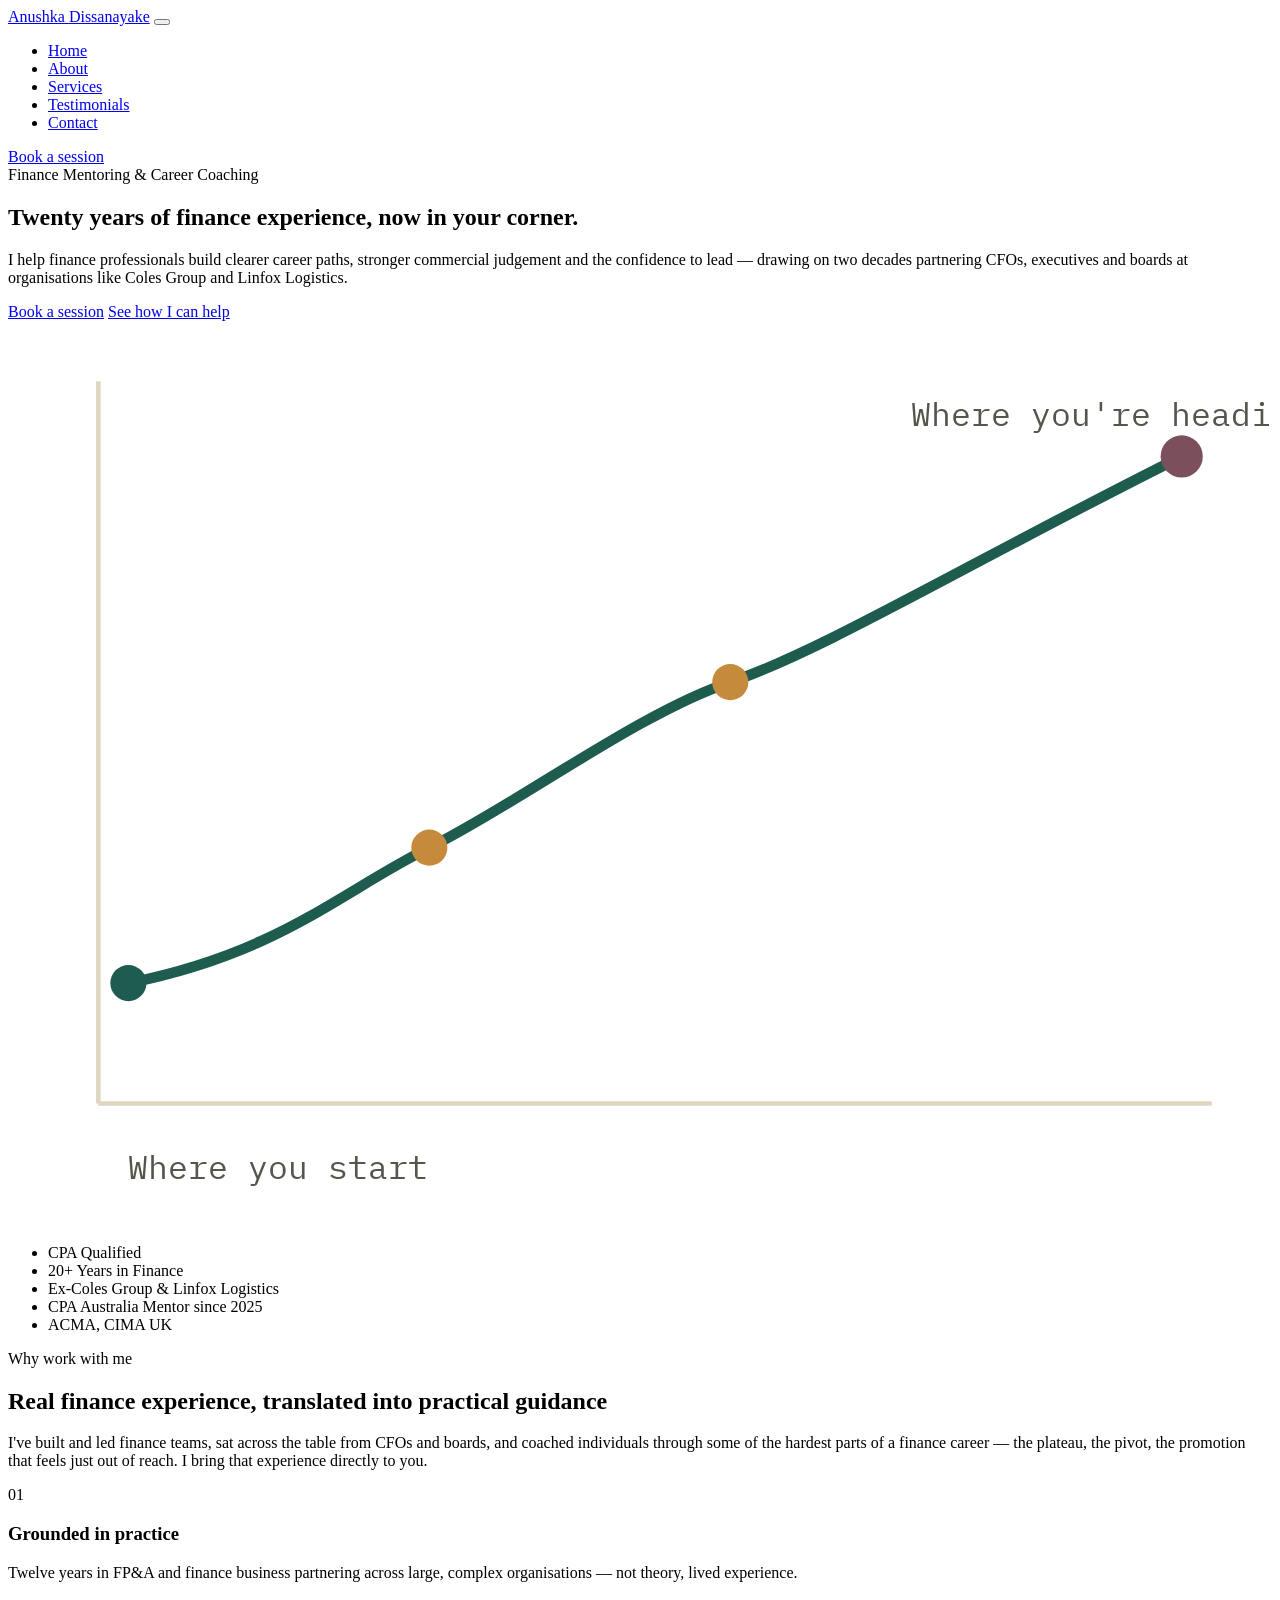
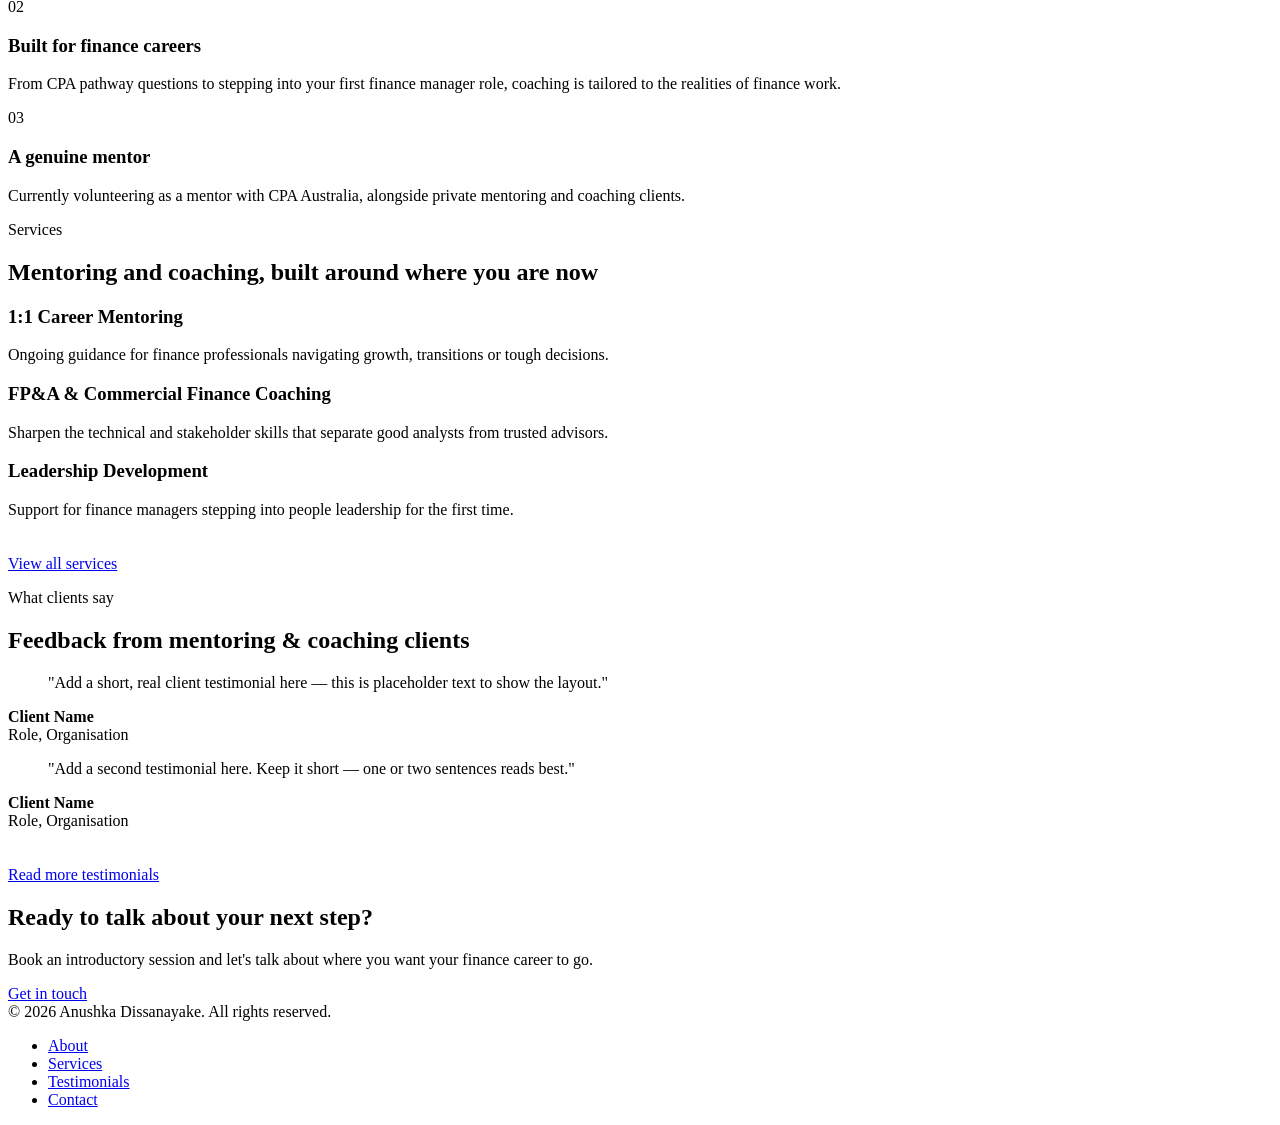
==== index.html @ 2da127fc "Add files via upload" ====
<!DOCTYPE html>
<html lang="en">
<head>
<meta charset="UTF-8">
<meta name="viewport" content="width=device-width, initial-scale=1.0">
<title>Anushka Dissanayake | Finance Mentoring &amp; Career Coaching</title>
<meta name="description" content="CPA-qualified finance leader with 20+ years' experience mentoring and coaching finance professionals through career growth, confidence and leadership.">
<link rel="preconnect" href="https://fonts.googleapis.com">
<link href="https://fonts.googleapis.com/css2?family=Fraunces:opsz,wght@9..144,400;9..144,500;9..144,600&family=Public+Sans:wght@400;500;600;700&family=IBM+Plex+Mono:wght@400;500&display=swap" rel="stylesheet">
<link rel="stylesheet" href="css/style.css">
</head>
<body>

<header class="site-header">
  <div class="nav-inner">
    <a href="index.html" class="brand">Anushka <span>Dissanayake</span></a>
    <button class="menu-toggle" aria-label="Toggle menu" aria-expanded="false">
      <span></span><span></span><span></span>
    </button>
    <nav class="primary-nav">
      <ul>
        <li><a href="index.html" class="active">Home</a></li>
        <li><a href="about.html">About</a></li>
        <li><a href="services.html">Services</a></li>
        <li><a href="testimonials.html">Testimonials</a></li>
        <li><a href="contact.html">Contact</a></li>
      </ul>
    </nav>
    <div class="nav-cta">
      <a href="contact.html" class="btn btn-primary">Book a session</a>
    </div>
  </div>
</header>

<main>
  <section class="hero">
    <div class="wrap hero-grid">
      <div class="hero-copy">
        <span class="eyebrow">Finance Mentoring &amp; Career Coaching</span>
        <h1>Twenty years of finance experience, now in your corner.</h1>
        <p class="lede">I help finance professionals build clearer career paths, stronger commercial judgement and the confidence to lead — drawing on two decades partnering CFOs, executives and boards at organisations like Coles Group and Linfox Logistics.</p>
        <div class="hero-actions">
          <a href="contact.html" class="btn btn-primary">Book a session</a>
          <a href="services.html" class="btn btn-ghost">See how I can help</a>
        </div>
      </div>
      <div class="hero-image">
        <svg class="trend-svg" viewBox="0 0 420 300" xmlns="http://www.w3.org/2000/svg">
          <line x1="30" y1="20" x2="30" y2="260" stroke="#DFD6C2" stroke-width="1.5"/>
          <line x1="30" y1="260" x2="400" y2="260" stroke="#DFD6C2" stroke-width="1.5"/>
          <path class="trend-line" d="M40 220 C 90 210, 110 190, 140 175 S 210 130, 240 120 S 320 80, 390 45"
                fill="none" stroke="#1E5C4F" stroke-width="3.5" stroke-linecap="round"/>
          <circle cx="140" cy="175" r="6" fill="#C68A3D"/>
          <circle cx="240" cy="120" r="6" fill="#C68A3D"/>
          <circle cx="390" cy="45" r="7" fill="#7C4F5C"/>
          <circle cx="40" cy="220" r="6" fill="#1E5C4F"/>
          <text x="40" y="285" font-family="IBM Plex Mono" font-size="11" fill="#57544C">Where you start</text>
          <text x="300" y="35" font-family="IBM Plex Mono" font-size="11" fill="#57544C">Where you're heading</text>
        </svg>
      </div>
    </div>
  </section>

  <div class="trust-strip">
    <div class="wrap">
      <ul>
        <li>CPA Qualified</li>
        <li>20+ Years in Finance</li>
        <li>Ex-Coles Group &amp; Linfox Logistics</li>
        <li>CPA Australia Mentor since 2025</li>
        <li>ACMA, CIMA UK</li>
      </ul>
    </div>
  </div>

  <section>
    <div class="wrap">
      <div class="section-head">
        <span class="eyebrow">Why work with me</span>
        <h2>Real finance experience, translated into practical guidance</h2>
        <p>I've built and led finance teams, sat across the table from CFOs and boards, and coached individuals through some of the hardest parts of a finance career — the plateau, the pivot, the promotion that feels just out of reach. I bring that experience directly to you.</p>
      </div>
      <div class="grid-3">
        <div class="card">
          <span class="num">01</span>
          <h3>Grounded in practice</h3>
          <p>Twelve years in FP&amp;A and finance business partnering across large, complex organisations — not theory, lived experience.</p>
        </div>
        <div class="card">
          <span class="num">02</span>
          <h3>Built for finance careers</h3>
          <p>From CPA pathway questions to stepping into your first finance manager role, coaching is tailored to the realities of finance work.</p>
        </div>
        <div class="card">
          <span class="num">03</span>
          <h3>A genuine mentor</h3>
          <p>Currently volunteering as a mentor with CPA Australia, alongside private mentoring and coaching clients.</p>
        </div>
      </div>
    </div>
  </section>

  <section class="panel">
    <div class="wrap">
      <div class="section-head center">
        <span class="eyebrow">Services</span>
        <h2>Mentoring and coaching, built around where you are now</h2>
      </div>
      <div class="grid-3">
        <div class="card">
          <h3>1:1 Career Mentoring</h3>
          <p>Ongoing guidance for finance professionals navigating growth, transitions or tough decisions.</p>
        </div>
        <div class="card">
          <h3>FP&amp;A &amp; Commercial Finance Coaching</h3>
          <p>Sharpen the technical and stakeholder skills that separate good analysts from trusted advisors.</p>
        </div>
        <div class="card">
          <h3>Leadership Development</h3>
          <p>Support for finance managers stepping into people leadership for the first time.</p>
        </div>
      </div>
      <p class="center" style="margin-top:36px;"><a href="services.html" class="btn btn-ghost">View all services</a></p>
    </div>
  </section>

  <section>
    <div class="wrap">
      <div class="section-head center">
        <span class="eyebrow">What clients say</span>
        <h2>Feedback from mentoring &amp; coaching clients</h2>
      </div>
      <div class="grid-2">
        <div class="quote-card">
          <blockquote>"Add a short, real client testimonial here — this is placeholder text to show the layout."</blockquote>
          <div class="quote-attrib"><strong>Client Name</strong><br>Role, Organisation</div>
        </div>
        <div class="quote-card">
          <blockquote>"Add a second testimonial here. Keep it short — one or two sentences reads best."</blockquote>
          <div class="quote-attrib"><strong>Client Name</strong><br>Role, Organisation</div>
        </div>
      </div>
      <p class="center" style="margin-top:36px;"><a href="testimonials.html" class="btn btn-ghost">Read more testimonials</a></p>
    </div>
  </section>

  <section class="cta-band">
    <div class="wrap">
      <h2>Ready to talk about your next step?</h2>
      <p>Book an introductory session and let's talk about where you want your finance career to go.</p>
      <a href="contact.html" class="btn btn-primary" style="background:var(--gold); margin-top:12px;">Get in touch</a>
    </div>
  </section>
</main>

<footer class="site-footer">
  <div class="wrap footer-inner">
    <span>&copy; 2026 Anushka Dissanayake. All rights reserved.</span>
    <nav>
      <ul>
        <li><a href="about.html">About</a></li>
        <li><a href="services.html">Services</a></li>
        <li><a href="testimonials.html">Testimonials</a></li>
        <li><a href="contact.html">Contact</a></li>
      </ul>
    </nav>
  </div>
</footer>

<script src="js/script.js"></script>
</body>
</html>
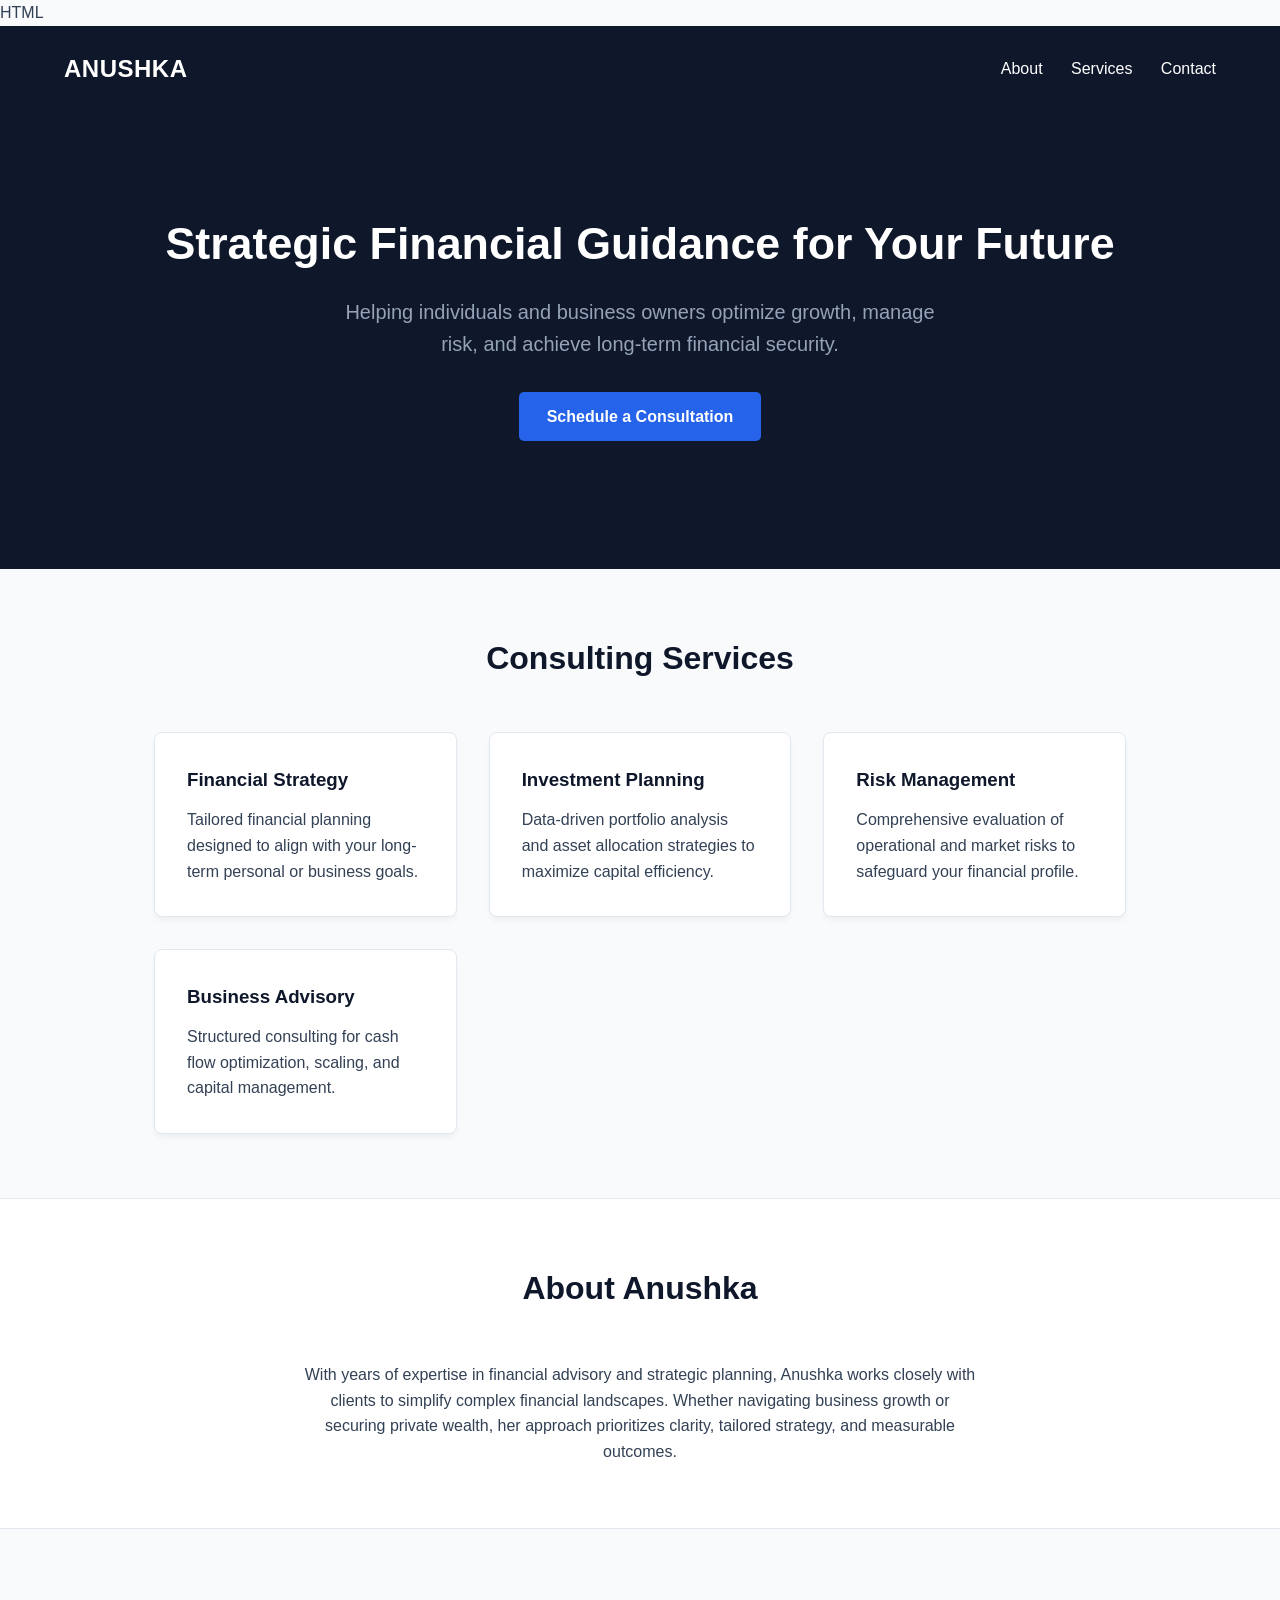
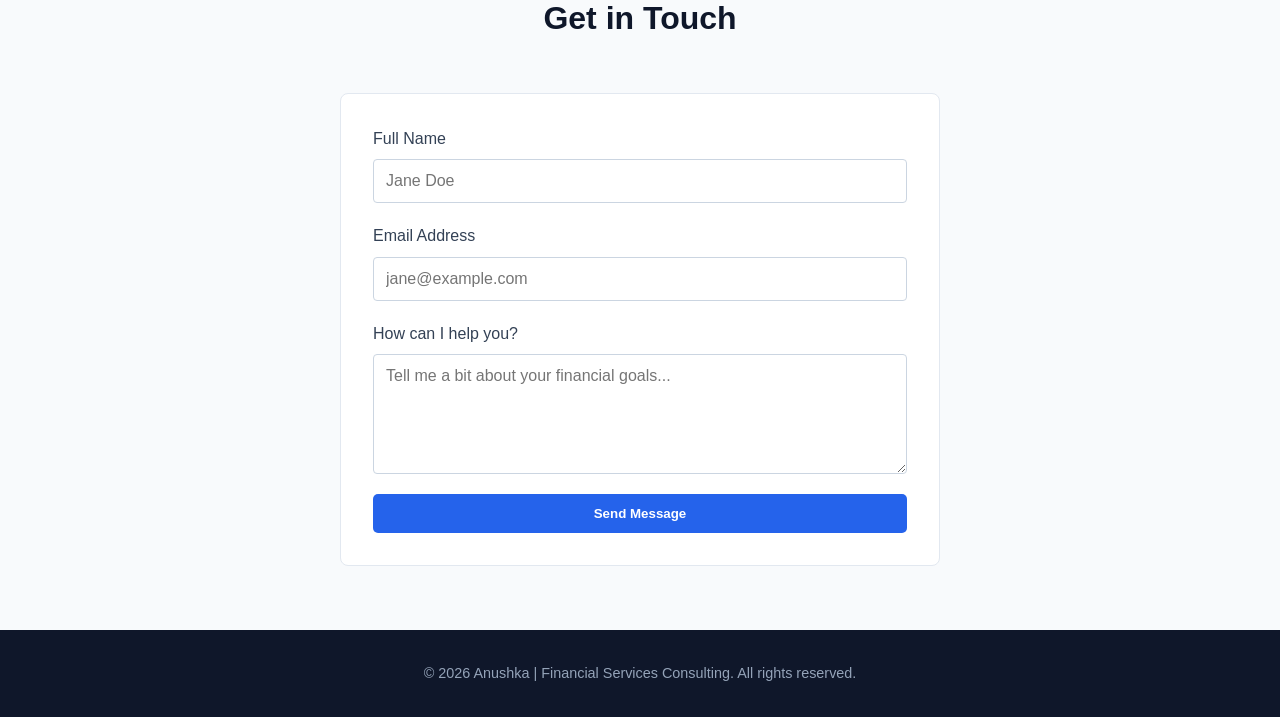
==== commit 2ec50b2e: "Add files via upload" ====
--- a/index.html
+++ b/index.html
@@ -1,172 +1,263 @@
-<!DOCTYPE html>
-<html lang="en">
-<head>
-<meta charset="UTF-8">
-<meta name="viewport" content="width=device-width, initial-scale=1.0">
-<title>Anushka Dissanayake | Finance Mentoring &amp; Career Coaching</title>
-<meta name="description" content="CPA-qualified finance leader with 20+ years' experience mentoring and coaching finance professionals through career growth, confidence and leadership.">
-<link rel="preconnect" href="https://fonts.googleapis.com">
-<link href="https://fonts.googleapis.com/css2?family=Fraunces:opsz,wght@9..144,400;9..144,500;9..144,600&family=Public+Sans:wght@400;500;600;700&family=IBM+Plex+Mono:wght@400;500&display=swap" rel="stylesheet">
-<link rel="stylesheet" href="css/style.css">
-</head>
-<body>
-
-<header class="site-header">
-  <div class="nav-inner">
-    <a href="index.html" class="brand">Anushka <span>Dissanayake</span></a>
-    <button class="menu-toggle" aria-label="Toggle menu" aria-expanded="false">
-      <span></span><span></span><span></span>
-    </button>
-    <nav class="primary-nav">
-      <ul>
-        <li><a href="index.html" class="active">Home</a></li>
-        <li><a href="about.html">About</a></li>
-        <li><a href="services.html">Services</a></li>
-        <li><a href="testimonials.html">Testimonials</a></li>
-        <li><a href="contact.html">Contact</a></li>
-      </ul>
-    </nav>
-    <div class="nav-cta">
-      <a href="contact.html" class="btn btn-primary">Book a session</a>
-    </div>
-  </div>
-</header>
-
-<main>
-  <section class="hero">
-    <div class="wrap hero-grid">
-      <div class="hero-copy">
-        <span class="eyebrow">Finance Mentoring &amp; Career Coaching</span>
-        <h1>Twenty years of finance experience, now in your corner.</h1>
-        <p class="lede">I help finance professionals build clearer career paths, stronger commercial judgement and the confidence to lead — drawing on two decades partnering CFOs, executives and boards at organisations like Coles Group and Linfox Logistics.</p>
-        <div class="hero-actions">
-          <a href="contact.html" class="btn btn-primary">Book a session</a>
-          <a href="services.html" class="btn btn-ghost">See how I can help</a>
-        </div>
-      </div>
-      <div class="hero-image">
-        <svg class="trend-svg" viewBox="0 0 420 300" xmlns="http://www.w3.org/2000/svg">
-          <line x1="30" y1="20" x2="30" y2="260" stroke="#DFD6C2" stroke-width="1.5"/>
-          <line x1="30" y1="260" x2="400" y2="260" stroke="#DFD6C2" stroke-width="1.5"/>
-          <path class="trend-line" d="M40 220 C 90 210, 110 190, 140 175 S 210 130, 240 120 S 320 80, 390 45"
-                fill="none" stroke="#1E5C4F" stroke-width="3.5" stroke-linecap="round"/>
-          <circle cx="140" cy="175" r="6" fill="#C68A3D"/>
-          <circle cx="240" cy="120" r="6" fill="#C68A3D"/>
-          <circle cx="390" cy="45" r="7" fill="#7C4F5C"/>
-          <circle cx="40" cy="220" r="6" fill="#1E5C4F"/>
-          <text x="40" y="285" font-family="IBM Plex Mono" font-size="11" fill="#57544C">Where you start</text>
-          <text x="300" y="35" font-family="IBM Plex Mono" font-size="11" fill="#57544C">Where you're heading</text>
-        </svg>
-      </div>
-    </div>
-  </section>
-
-  <div class="trust-strip">
-    <div class="wrap">
-      <ul>
-        <li>CPA Qualified</li>
-        <li>20+ Years in Finance</li>
-        <li>Ex-Coles Group &amp; Linfox Logistics</li>
-        <li>CPA Australia Mentor since 2025</li>
-        <li>ACMA, CIMA UK</li>
-      </ul>
-    </div>
-  </div>
-
-  <section>
-    <div class="wrap">
-      <div class="section-head">
-        <span class="eyebrow">Why work with me</span>
-        <h2>Real finance experience, translated into practical guidance</h2>
-        <p>I've built and led finance teams, sat across the table from CFOs and boards, and coached individuals through some of the hardest parts of a finance career — the plateau, the pivot, the promotion that feels just out of reach. I bring that experience directly to you.</p>
-      </div>
-      <div class="grid-3">
-        <div class="card">
-          <span class="num">01</span>
-          <h3>Grounded in practice</h3>
-          <p>Twelve years in FP&amp;A and finance business partnering across large, complex organisations — not theory, lived experience.</p>
-        </div>
-        <div class="card">
-          <span class="num">02</span>
-          <h3>Built for finance careers</h3>
-          <p>From CPA pathway questions to stepping into your first finance manager role, coaching is tailored to the realities of finance work.</p>
-        </div>
-        <div class="card">
-          <span class="num">03</span>
-          <h3>A genuine mentor</h3>
-          <p>Currently volunteering as a mentor with CPA Australia, alongside private mentoring and coaching clients.</p>
-        </div>
-      </div>
-    </div>
-  </section>
-
-  <section class="panel">
-    <div class="wrap">
-      <div class="section-head center">
-        <span class="eyebrow">Services</span>
-        <h2>Mentoring and coaching, built around where you are now</h2>
-      </div>
-      <div class="grid-3">
-        <div class="card">
-          <h3>1:1 Career Mentoring</h3>
-          <p>Ongoing guidance for finance professionals navigating growth, transitions or tough decisions.</p>
-        </div>
-        <div class="card">
-          <h3>FP&amp;A &amp; Commercial Finance Coaching</h3>
-          <p>Sharpen the technical and stakeholder skills that separate good analysts from trusted advisors.</p>
-        </div>
-        <div class="card">
-          <h3>Leadership Development</h3>
-          <p>Support for finance managers stepping into people leadership for the first time.</p>
-        </div>
-      </div>
-      <p class="center" style="margin-top:36px;"><a href="services.html" class="btn btn-ghost">View all services</a></p>
-    </div>
-  </section>
-
-  <section>
-    <div class="wrap">
-      <div class="section-head center">
-        <span class="eyebrow">What clients say</span>
-        <h2>Feedback from mentoring &amp; coaching clients</h2>
-      </div>
-      <div class="grid-2">
-        <div class="quote-card">
-          <blockquote>"Add a short, real client testimonial here — this is placeholder text to show the layout."</blockquote>
-          <div class="quote-attrib"><strong>Client Name</strong><br>Role, Organisation</div>
-        </div>
-        <div class="quote-card">
-          <blockquote>"Add a second testimonial here. Keep it short — one or two sentences reads best."</blockquote>
-          <div class="quote-attrib"><strong>Client Name</strong><br>Role, Organisation</div>
-        </div>
-      </div>
-      <p class="center" style="margin-top:36px;"><a href="testimonials.html" class="btn btn-ghost">Read more testimonials</a></p>
-    </div>
-  </section>
-
-  <section class="cta-band">
-    <div class="wrap">
-      <h2>Ready to talk about your next step?</h2>
-      <p>Book an introductory session and let's talk about where you want your finance career to go.</p>
-      <a href="contact.html" class="btn btn-primary" style="background:var(--gold); margin-top:12px;">Get in touch</a>
-    </div>
-  </section>
-</main>
-
-<footer class="site-footer">
-  <div class="wrap footer-inner">
-    <span>&copy; 2026 Anushka Dissanayake. All rights reserved.</span>
-    <nav>
-      <ul>
-        <li><a href="about.html">About</a></li>
-        <li><a href="services.html">Services</a></li>
-        <li><a href="testimonials.html">Testimonials</a></li>
-        <li><a href="contact.html">Contact</a></li>
-      </ul>
-    </nav>
-  </div>
-</footer>
-
-<script src="js/script.js"></script>
-</body>
-</html>
+HTML
+<!DOCTYPE html>
+<html lang="en">
+<head>
+    <meta charset="UTF-8">
+    <meta name="viewport" content="width=device-width, initial-scale=1.0">
+    <title>Anushka | Financial Services Consultant</title>
+    <style>
+        :root {
+            --primary-color: #0F172A;
+            --accent-color: #2563EB;
+            --text-color: #334155;
+            --bg-light: #F8FAFC;
+            --white: #FFFFFF;
+        }
+
+        * {
+            box-sizing: border-box;
+            margin: 0;
+            padding: 0;
+            font-family: 'Segoe UI', Tahoma, Geneva, Verdana, sans-serif;
+        }
+
+        body {
+            color: var(--text-color);
+            background-color: var(--bg-light);
+            line-height: 1.6;
+        }
+
+        header {
+            background-color: var(--primary-color);
+            color: var(--white);
+            padding: 1.5rem 5%;
+            display: flex;
+            justify-content: space-between;
+            align-items: center;
+            position: sticky;
+            top: 0;
+            z-index: 100;
+        }
+
+        header .logo {
+            font-size: 1.5rem;
+            font-weight: 700;
+            letter-spacing: 0.5px;
+        }
+
+        nav a {
+            color: var(--white);
+            text-decoration: none;
+            margin-left: 1.5rem;
+            font-weight: 500;
+            transition: color 0.3s;
+        }
+
+        nav a:hover {
+            color: var(--accent-color);
+        }
+
+        .hero {
+            background-color: var(--primary-color);
+            color: var(--white);
+            padding: 6rem 5% 8rem 5%;
+            text-align: center;
+        }
+
+        .hero h1 {
+            font-size: 2.8rem;
+            margin-bottom: 1rem;
+        }
+
+        .hero p {
+            font-size: 1.25rem;
+            max-width: 600px;
+            margin: 0 auto 2rem auto;
+            color: #94A3B8;
+        }
+
+        .btn {
+            background-color: var(--accent-color);
+            color: var(--white);
+            padding: 0.75rem 1.75rem;
+            text-decoration: none;
+            border-radius: 5px;
+            font-weight: 600;
+            display: inline-block;
+            transition: background 0.3s;
+        }
+
+        .btn:hover {
+            background-color: #1D4ED8;
+        }
+
+        .container {
+            max-width: 1100px;
+            margin: 0 auto;
+            padding: 4rem 5%;
+        }
+
+        .section-title {
+            text-align: center;
+            font-size: 2rem;
+            color: var(--primary-color);
+            margin-bottom: 3rem;
+        }
+
+        .services-grid {
+            display: grid;
+            grid-template-columns: repeat(auto-fit, minmax(250px, 1fr));
+            gap: 2rem;
+        }
+
+        .service-card {
+            background: var(--white);
+            padding: 2rem;
+            border-radius: 8px;
+            box-shadow: 0 4px 6px -1px rgba(0, 0, 0, 0.05);
+            border: 1px solid #E2E8F0;
+        }
+
+        .service-card h3 {
+            color: var(--primary-color);
+            margin-bottom: 0.75rem;
+        }
+
+        .about {
+            background-color: var(--white);
+            border-top: 1px solid #E2E8F0;
+            border-bottom: 1px solid #E2E8F0;
+        }
+
+        .about-content {
+            max-width: 800px;
+            margin: 0 auto;
+            text-align: center;
+        }
+
+        .contact-form {
+            max-width: 600px;
+            margin: 0 auto;
+            background: var(--white);
+            padding: 2rem;
+            border-radius: 8px;
+            border: 1px solid #E2E8F0;
+        }
+
+        .form-group {
+            margin-bottom: 1.25rem;
+        }
+
+        .form-group label {
+            display: block;
+            margin-bottom: 0.5rem;
+            font-weight: 500;
+        }
+
+        .form-group input, 
+        .form-group textarea {
+            width: 100%;
+            padding: 0.75rem;
+            border: 1px solid #CBD5E1;
+            border-radius: 4px;
+            font-size: 1rem;
+        }
+
+        .form-group textarea {
+            resize: vertical;
+            height: 120px;
+        }
+
+        footer {
+            background-color: var(--primary-color);
+            color: #94A3B8;
+            text-align: center;
+            padding: 2rem 5%;
+            font-size: 0.9rem;
+        }
+
+        @media (max-width: 768px) {
+            header {
+                flex-direction: column;
+                gap: 1rem;
+            }
+            nav a {
+                margin: 0 0.75rem;
+            }
+            .hero h1 {
+                font-size: 2rem;
+            }
+        }
+    </style>
+</head>
+<body>
+
+    <header>
+        <div class="logo">ANUSHKA</div>
+        <nav>
+            <a href="#about">About</a>
+            <a href="#services">Services</a>
+            <a href="#contact">Contact</a>
+        </nav>
+    </header>
+
+    <section class="hero">
+        <h1>Strategic Financial Guidance for Your Future</h1>
+        <p>Helping individuals and business owners optimize growth, manage risk, and achieve long-term financial security.</p>
+        <a href="#contact" class="btn">Schedule a Consultation</a>
+    </section>
+
+    <section id="services" class="container">
+        <h2 class="section-title">Consulting Services</h2>
+        <div class="services-grid">
+            <div class="service-card">
+                <h3>Financial Strategy</h3>
+                <p>Tailored financial planning designed to align with your long-term personal or business goals.</p>
+            </div>
+            <div class="service-card">
+                <h3>Investment Planning</h3>
+                <p>Data-driven portfolio analysis and asset allocation strategies to maximize capital efficiency.</p>
+            </div>
+            <div class="service-card">
+                <h3>Risk Management</h3>
+                <p>Comprehensive evaluation of operational and market risks to safeguard your financial profile.</p>
+            </div>
+            <div class="service-card">
+                <h3>Business Advisory</h3>
+                <p>Structured consulting for cash flow optimization, scaling, and capital management.</p>
+            </div>
+        </div>
+    </section>
+
+    <section id="about" class="about">
+        <div class="container about-content">
+            <h2 class="section-title">About Anushka</h2>
+            <p>With years of expertise in financial advisory and strategic planning, Anushka works closely with clients to simplify complex financial landscapes. Whether navigating business growth or securing private wealth, her approach prioritizes clarity, tailored strategy, and measurable outcomes.</p>
+        </div>
+    </section>
+
+    <section id="contact" class="container">
+        <h2 class="section-title">Get in Touch</h2>
+        <form class="contact-form" action="#" method="post" onsubmit="event.preventDefault(); alert('Thank you for reaching out!');">
+            <div class="form-group">
+                <label for="name">Full Name</label>
+                <input type="text" id="name" required placeholder="Jane Doe">
+            </div>
+            <div class="form-group">
+                <label for="email">Email Address</label>
+                <input type="email" id="email" required placeholder="jane@example.com">
+            </div>
+            <div class="form-group">
+                <label for="message">How can I help you?</label>
+                <textarea id="message" required placeholder="Tell me a bit about your financial goals..."></textarea>
+            </div>
+            <button type="submit" class="btn" style="width: 100%; border: none; cursor: pointer;">Send Message</button>
+        </form>
+    </section>
+
+    <footer>
+        <p>&copy; 2026 Anushka | Financial Services Consulting. All rights reserved.</p>
+    </footer>
+
+</body>
+</html>
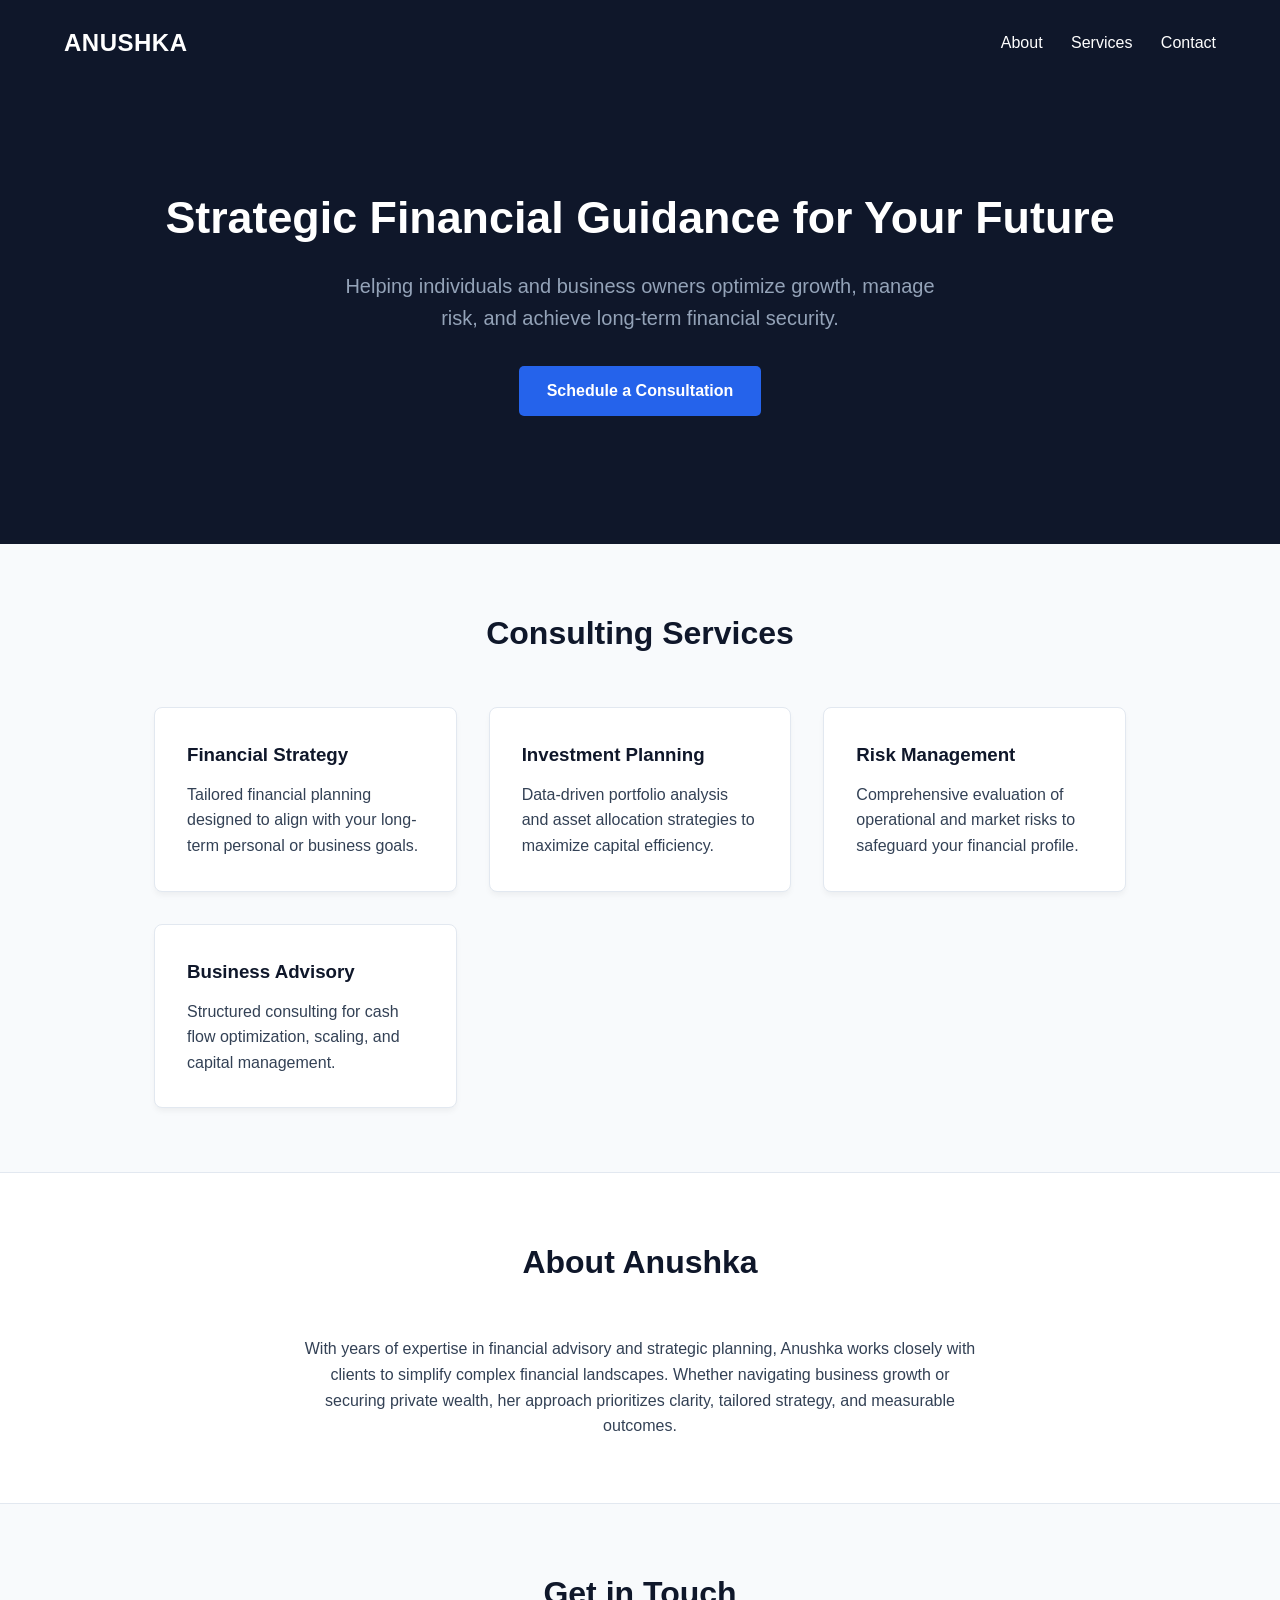
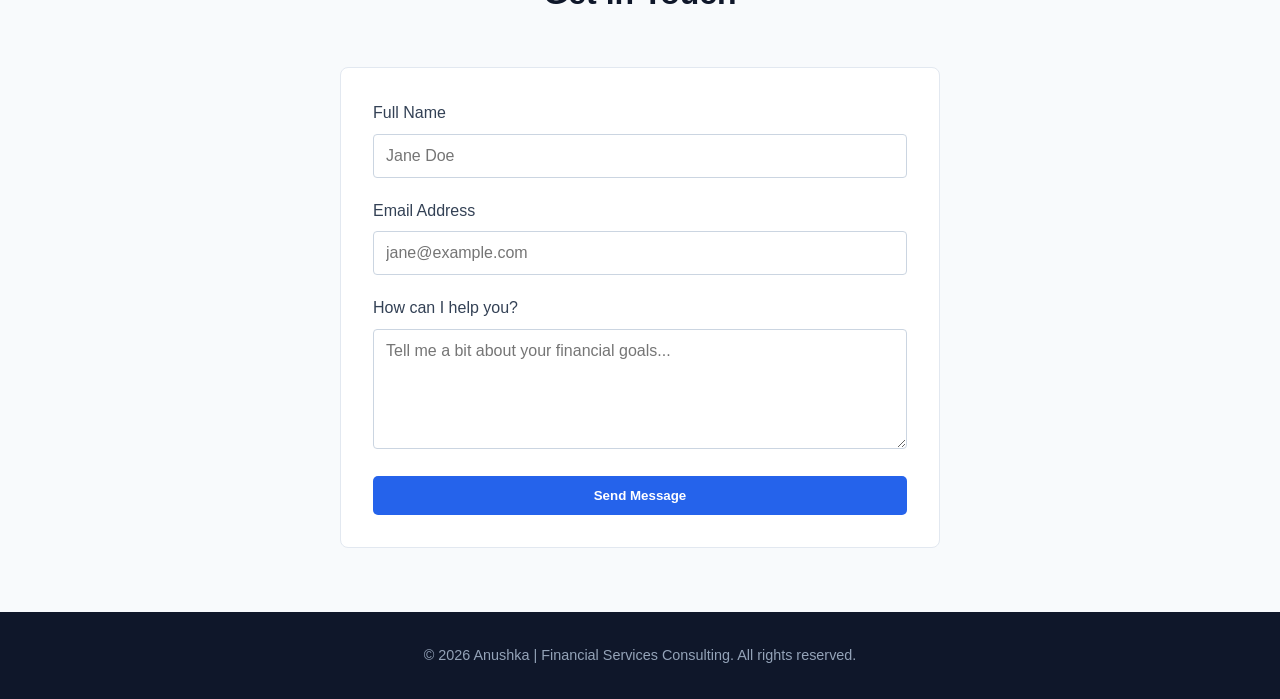
==== commit 00252898: "Update index.html" ====
--- a/index.html
+++ b/index.html
@@ -1,4 +1,3 @@
-HTML
 <!DOCTYPE html>
 <html lang="en">
 <head>
@@ -260,4 +259,4 @@
     </footer>
 
 </body>
-</html>+</html>
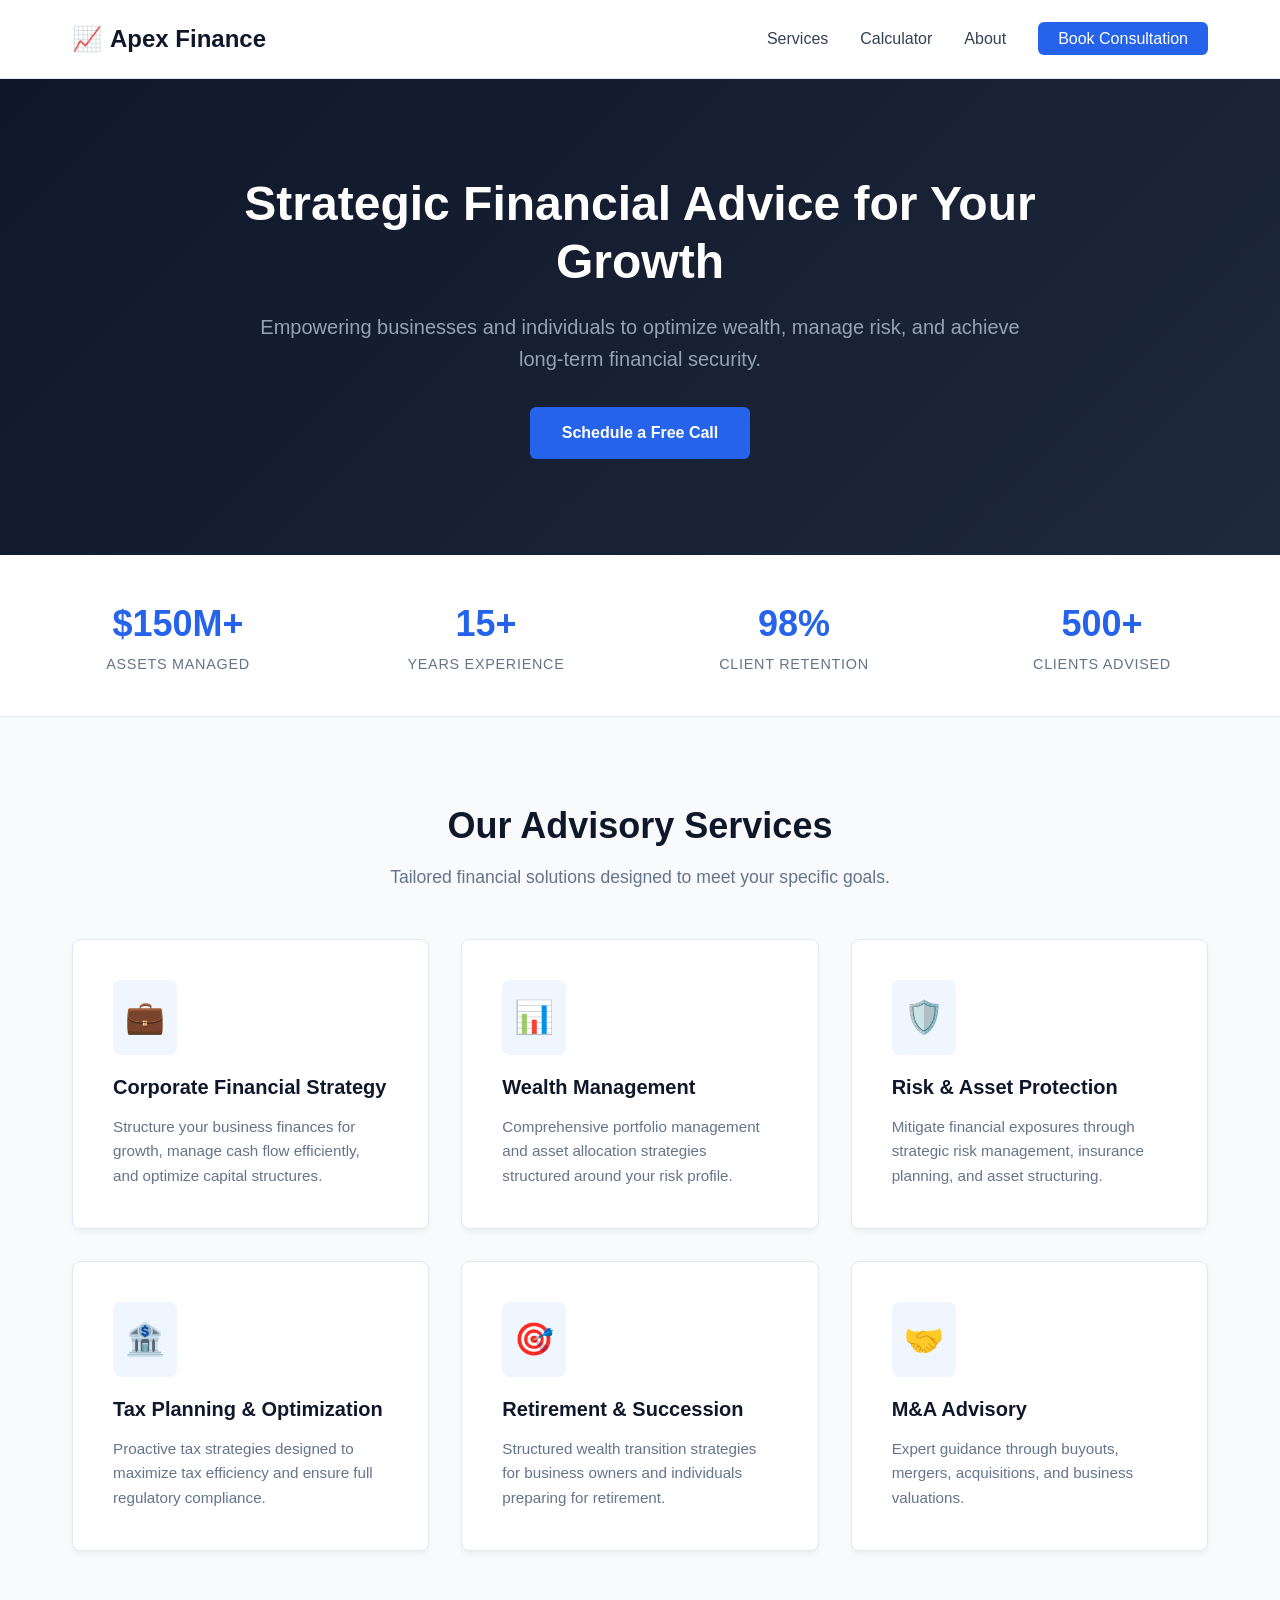
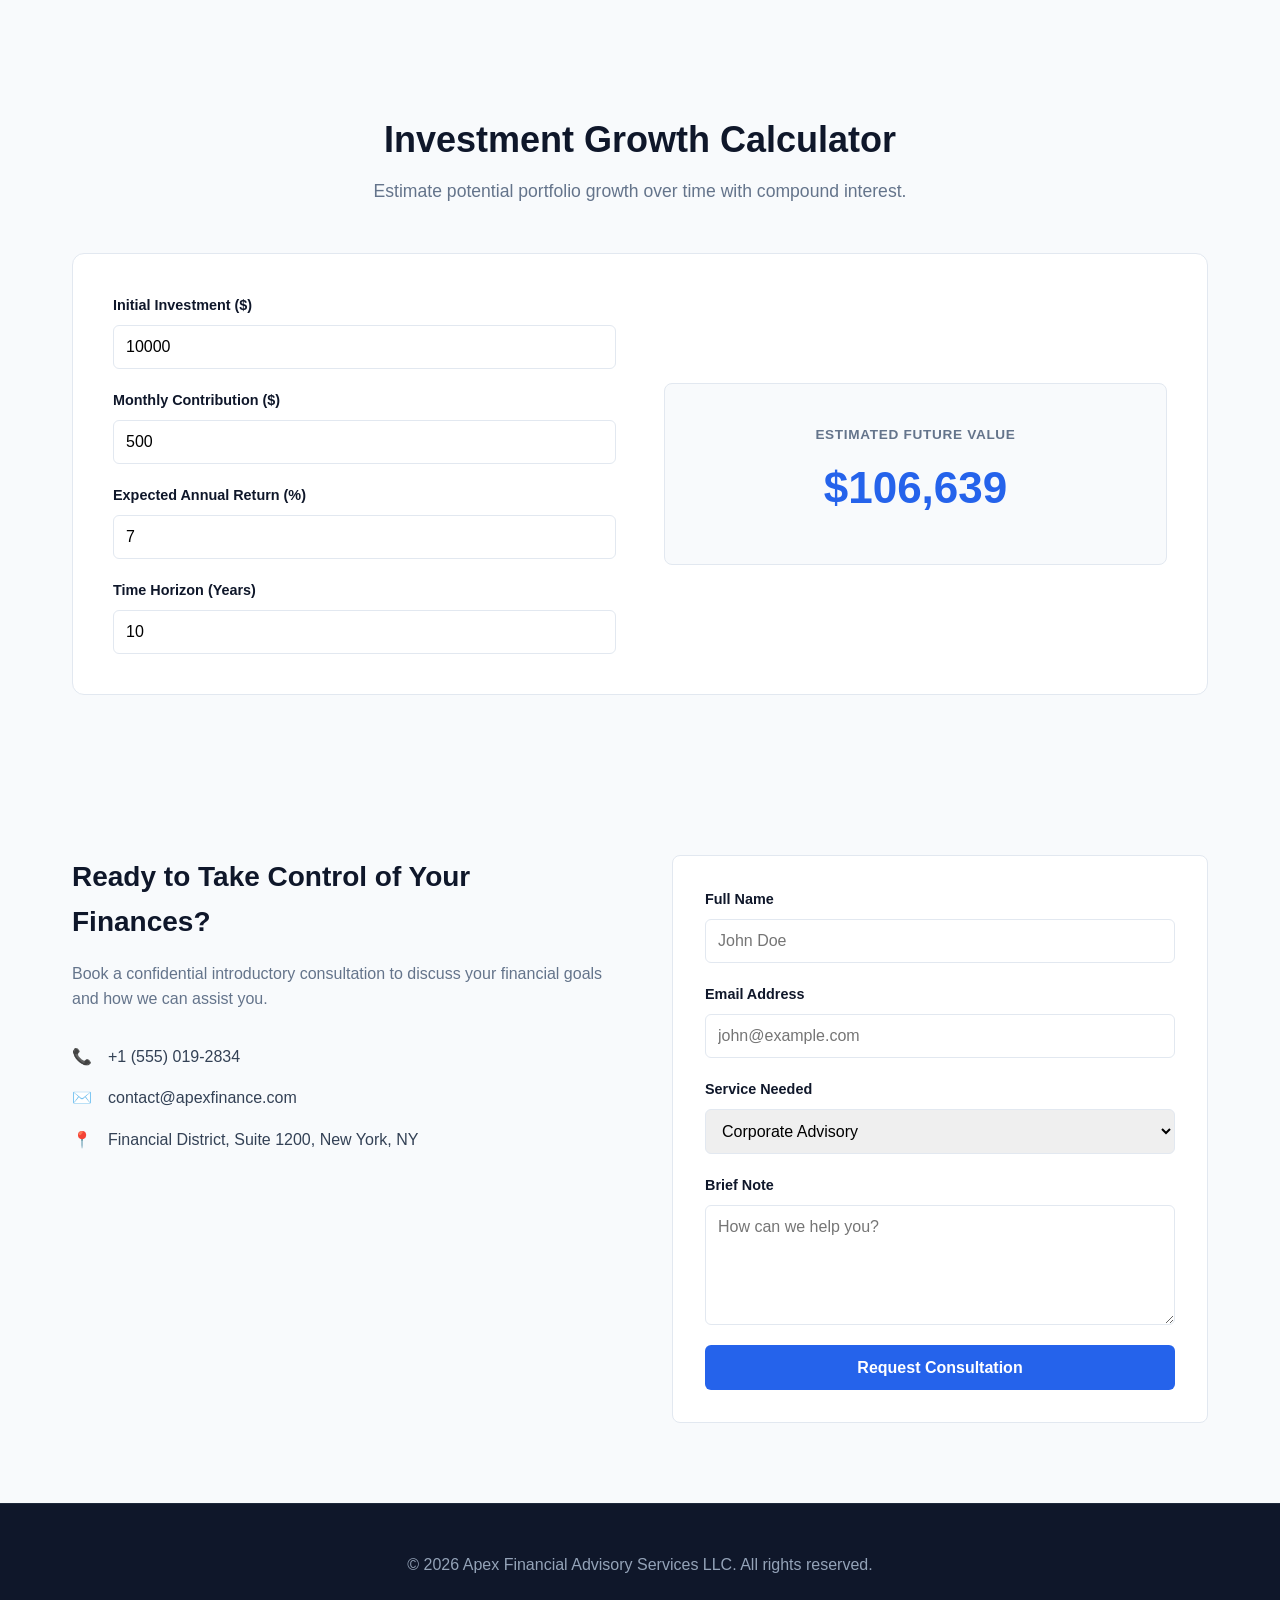
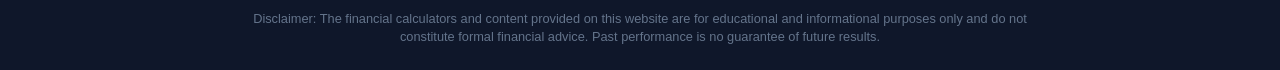
==== commit ae53e12a: "Revise index.html for new branding and layout" ====
--- a/index.html
+++ b/index.html
@@ -3,260 +3,571 @@
 <head>
     <meta charset="UTF-8">
     <meta name="viewport" content="width=device-width, initial-scale=1.0">
-    <title>Anushka | Financial Services Consultant</title>
+    <title>Apex Financial Advisory | Expert Wealth & Investment Guidance</title>
     <style>
         :root {
-            --primary-color: #0F172A;
-            --accent-color: #2563EB;
-            --text-color: #334155;
-            --bg-light: #F8FAFC;
-            --white: #FFFFFF;
+            --primary: #0f172a;
+            --accent: #2563eb;
+            --accent-hover: #1d4ed8;
+            --bg-light: #f8fafc;
+            --text-dark: #334155;
+            --text-muted: #64748b;
+            --white: #ffffff;
+            --border: #e2e8f0;
         }
 
         * {
             box-sizing: border-box;
             margin: 0;
             padding: 0;
-            font-family: 'Segoe UI', Tahoma, Geneva, Verdana, sans-serif;
+            font-family: 'Segoe UI', -apple-system, BlinkMacSystemFont, Roboto, sans-serif;
         }
 
         body {
-            color: var(--text-color);
+            color: var(--text-dark);
             background-color: var(--bg-light);
             line-height: 1.6;
         }
 
-        header {
-            background-color: var(--primary-color);
-            color: var(--white);
-            padding: 1.5rem 5%;
+        /* Navigation */
+        nav {
+            background-color: var(--white);
+            border-bottom: 1px solid var(--border);
+            position: sticky;
+            top: 0;
+            z-index: 1000;
+        }
+
+        .nav-container {
+            max-width: 1200px;
+            margin: 0 auto;
             display: flex;
             justify-content: space-between;
             align-items: center;
-            position: sticky;
-            top: 0;
-            z-index: 100;
-        }
-
-        header .logo {
+            padding: 1.25rem 2rem;
+        }
+
+        .logo {
             font-size: 1.5rem;
             font-weight: 700;
-            letter-spacing: 0.5px;
-        }
-
-        nav a {
+            color: var(--primary);
+            text-decoration: none;
+            display: flex;
+            align-items: center;
+            gap: 0.5rem;
+        }
+
+        .nav-links {
+            display: flex;
+            gap: 2rem;
+            list-style: none;
+        }
+
+        .nav-links a {
+            text-decoration: none;
+            color: var(--text-dark);
+            font-weight: 500;
+            transition: color 0.2s;
+        }
+
+        .nav-links a:hover {
+            color: var(--accent);
+        }
+
+        .btn-nav {
+            background-color: var(--accent);
+            color: var(--white) !important;
+            padding: 0.5rem 1.25rem;
+            border-radius: 6px;
+            transition: background-color 0.2s !important;
+        }
+
+        .btn-nav:hover {
+            background-color: var(--accent-hover) !important;
+        }
+
+        /* Hero Section */
+        .hero {
+            background: linear-gradient(135deg, var(--primary) 0%, #1e293b 100%);
             color: var(--white);
-            text-decoration: none;
-            margin-left: 1.5rem;
-            font-weight: 500;
-            transition: color 0.3s;
-        }
-
-        nav a:hover {
-            color: var(--accent-color);
-        }
-
-        .hero {
-            background-color: var(--primary-color);
-            color: var(--white);
-            padding: 6rem 5% 8rem 5%;
+            padding: 6rem 2rem;
             text-align: center;
         }
 
+        .hero-content {
+            max-width: 800px;
+            margin: 0 auto;
+        }
+
         .hero h1 {
-            font-size: 2.8rem;
-            margin-bottom: 1rem;
+            font-size: 3rem;
+            margin-bottom: 1.25rem;
+            line-height: 1.2;
         }
 
         .hero p {
             font-size: 1.25rem;
-            max-width: 600px;
-            margin: 0 auto 2rem auto;
-            color: #94A3B8;
-        }
-
-        .btn {
-            background-color: var(--accent-color);
+            color: #94a3b8;
+            margin-bottom: 2rem;
+        }
+
+        .btn-cta {
+            display: inline-block;
+            background-color: var(--accent);
             color: var(--white);
-            padding: 0.75rem 1.75rem;
+            padding: 0.85rem 2rem;
+            font-size: 1rem;
+            font-weight: 600;
             text-decoration: none;
-            border-radius: 5px;
-            font-weight: 600;
-            display: inline-block;
-            transition: background 0.3s;
-        }
-
-        .btn:hover {
-            background-color: #1D4ED8;
-        }
-
-        .container {
-            max-width: 1100px;
+            border-radius: 6px;
+            border: none;
+            cursor: pointer;
+            transition: background-color 0.2s;
+        }
+
+        .btn-cta:hover {
+            background-color: var(--accent-hover);
+        }
+
+        /* Stats Bar */
+        .stats {
+            background-color: var(--white);
+            padding: 2.5rem 2rem;
+            border-bottom: 1px solid var(--border);
+        }
+
+        .stats-grid {
+            max-width: 1200px;
             margin: 0 auto;
-            padding: 4rem 5%;
+            display: grid;
+            grid-template-columns: repeat(auto-fit, minmax(200px, 1fr));
+            gap: 2rem;
+            text-align: center;
+        }
+
+        .stat-number {
+            font-size: 2.25rem;
+            font-weight: 700;
+            color: var(--accent);
+        }
+
+        .stat-label {
+            font-size: 0.9rem;
+            color: var(--text-muted);
+            text-transform: uppercase;
+            letter-spacing: 0.05em;
+        }
+
+        /* Section Layouts */
+        .section {
+            padding: 5rem 2rem;
+            max-width: 1200px;
+            margin: 0 auto;
         }
 
         .section-title {
             text-align: center;
-            font-size: 2rem;
-            color: var(--primary-color);
             margin-bottom: 3rem;
         }
 
+        .section-title h2 {
+            font-size: 2.25rem;
+            color: var(--primary);
+            margin-bottom: 0.5rem;
+        }
+
+        .section-title p {
+            color: var(--text-muted);
+            font-size: 1.1rem;
+        }
+
+        /* Services Grid */
         .services-grid {
             display: grid;
-            grid-template-columns: repeat(auto-fit, minmax(250px, 1fr));
+            grid-template-columns: repeat(auto-fit, minmax(300px, 1fr));
             gap: 2rem;
         }
 
         .service-card {
-            background: var(--white);
+            background-color: var(--white);
+            padding: 2.5rem;
+            border-radius: 8px;
+            border: 1px solid var(--border);
+            box-shadow: 0 4px 6px -1px rgba(0, 0, 0, 0.05);
+            transition: transform 0.2s, box-shadow 0.2s;
+        }
+
+        .service-card:hover {
+            transform: translateY(-4px);
+            box-shadow: 0 10px 15px -3px rgba(0, 0, 0, 0.1);
+        }
+
+        .service-icon {
+            font-size: 2rem;
+            margin-bottom: 1rem;
+            display: inline-block;
+            background-color: #eff6ff;
+            padding: 0.75rem;
+            border-radius: 8px;
+        }
+
+        .service-card h3 {
+            font-size: 1.25rem;
+            margin-bottom: 0.75rem;
+            color: var(--primary);
+        }
+
+        .service-card p {
+            color: var(--text-muted);
+            font-size: 0.95rem;
+        }
+
+        /* Calculator Section */
+        .calc-wrapper {
+            background-color: var(--white);
+            border: 1px solid var(--border);
+            border-radius: 12px;
+            padding: 2.5rem;
+            display: grid;
+            grid-template-columns: 1fr 1fr;
+            gap: 3rem;
+            align-items: center;
+        }
+
+        .calc-form {
+            display: flex;
+            flex-direction: column;
+            gap: 1.25rem;
+        }
+
+        .form-group {
+            display: flex;
+            flex-direction: column;
+            gap: 0.5rem;
+        }
+
+        .form-group label {
+            font-weight: 600;
+            font-size: 0.9rem;
+            color: var(--primary);
+        }
+
+        .form-group input, .form-group select {
+            padding: 0.75rem;
+            border: 1px solid var(--border);
+            border-radius: 6px;
+            font-size: 1rem;
+        }
+
+        .calc-result {
+            background-color: var(--bg-light);
+            padding: 2.5rem;
+            border-radius: 8px;
+            text-align: center;
+            border: 1px solid var(--border);
+        }
+
+        .calc-result h4 {
+            color: var(--text-muted);
+            text-transform: uppercase;
+            font-size: 0.85rem;
+            letter-spacing: 0.05em;
+            margin-bottom: 0.5rem;
+        }
+
+        .calc-result-value {
+            font-size: 2.75rem;
+            font-weight: 700;
+            color: var(--accent);
+        }
+
+        /* Contact Section */
+        .contact-container {
+            display: grid;
+            grid-template-columns: 1fr 1fr;
+            gap: 4rem;
+        }
+
+        .contact-info h3 {
+            font-size: 1.75rem;
+            margin-bottom: 1rem;
+            color: var(--primary);
+        }
+
+        .contact-info p {
+            color: var(--text-muted);
+            margin-bottom: 2rem;
+        }
+
+        .contact-details {
+            display: flex;
+            flex-direction: column;
+            gap: 1rem;
+        }
+
+        .contact-item {
+            display: flex;
+            align-items: center;
+            gap: 1rem;
+            font-weight: 500;
+        }
+
+        .contact-form {
+            background-color: var(--white);
             padding: 2rem;
             border-radius: 8px;
-            box-shadow: 0 4px 6px -1px rgba(0, 0, 0, 0.05);
-            border: 1px solid #E2E8F0;
-        }
-
-        .service-card h3 {
-            color: var(--primary-color);
-            margin-bottom: 0.75rem;
-        }
-
-        .about {
-            background-color: var(--white);
-            border-top: 1px solid #E2E8F0;
-            border-bottom: 1px solid #E2E8F0;
-        }
-
-        .about-content {
+            border: 1px solid var(--border);
+            display: flex;
+            flex-direction: column;
+            gap: 1.25rem;
+        }
+
+        .contact-form textarea {
+            padding: 0.75rem;
+            border: 1px solid var(--border);
+            border-radius: 6px;
+            font-size: 1rem;
+            resize: vertical;
+            min-height: 120px;
+        }
+
+        /* Footer */
+        footer {
+            background-color: var(--primary);
+            color: #94a3b8;
+            padding: 3rem 2rem 1.5rem;
+            text-align: center;
+            border-top: 1px solid #1e293b;
+        }
+
+        .footer-content {
+            max-width: 1200px;
+            margin: 0 auto;
+            margin-bottom: 2rem;
+        }
+
+        .footer-legal {
+            font-size: 0.8rem;
+            color: #64748b;
             max-width: 800px;
             margin: 0 auto;
-            text-align: center;
-        }
-
-        .contact-form {
-            max-width: 600px;
-            margin: 0 auto;
-            background: var(--white);
-            padding: 2rem;
-            border-radius: 8px;
-            border: 1px solid #E2E8F0;
-        }
-
-        .form-group {
-            margin-bottom: 1.25rem;
-        }
-
-        .form-group label {
-            display: block;
-            margin-bottom: 0.5rem;
-            font-weight: 500;
-        }
-
-        .form-group input, 
-        .form-group textarea {
-            width: 100%;
-            padding: 0.75rem;
-            border: 1px solid #CBD5E1;
-            border-radius: 4px;
-            font-size: 1rem;
-        }
-
-        .form-group textarea {
-            resize: vertical;
-            height: 120px;
-        }
-
-        footer {
-            background-color: var(--primary-color);
-            color: #94A3B8;
-            text-align: center;
-            padding: 2rem 5%;
-            font-size: 0.9rem;
-        }
-
+            line-height: 1.4;
+        }
+
+        /* Mobile Responsiveness */
         @media (max-width: 768px) {
-            header {
-                flex-direction: column;
-                gap: 1rem;
+            .nav-links {
+                display: none;
             }
-            nav a {
-                margin: 0 0.75rem;
+
+            .hero h1 {
+                font-size: 2.25rem;
             }
-            .hero h1 {
-                font-size: 2rem;
+
+            .calc-wrapper, .contact-container {
+                grid-template-columns: 1fr;
             }
         }
     </style>
 </head>
 <body>
 
-    <header>
-        <div class="logo">ANUSHKA</div>
-        <nav>
-            <a href="#about">About</a>
-            <a href="#services">Services</a>
-            <a href="#contact">Contact</a>
-        </nav>
+    <!-- Navigation -->
+    <nav>
+        <div class="nav-container">
+            <a href="#" class="logo">
+                <span>📈</span> Apex Finance
+            </a>
+            <ul class="nav-links">
+                <li><a href="#services">Services</a></li>
+                <li><a href="#calculator">Calculator</a></li>
+                <li><a href="#about">About</a></li>
+                <li><a href="#contact" class="btn-nav">Book Consultation</a></li>
+            </ul>
+        </div>
+    </nav>
+
+    <!-- Hero Section -->
+    <header class="hero">
+        <div class="hero-content">
+            <h1>Strategic Financial Advice for Your Growth</h1>
+            <p>Empowering businesses and individuals to optimize wealth, manage risk, and achieve long-term financial security.</p>
+            <a href="#contact" class="btn-cta">Schedule a Free Call</a>
+        </div>
     </header>
 
-    <section class="hero">
-        <h1>Strategic Financial Guidance for Your Future</h1>
-        <p>Helping individuals and business owners optimize growth, manage risk, and achieve long-term financial security.</p>
-        <a href="#contact" class="btn">Schedule a Consultation</a>
+    <!-- Key Statistics -->
+    <section class="stats">
+        <div class="stats-grid">
+            <div>
+                <div class="stat-number">$150M+</div>
+                <div class="stat-label">Assets Managed</div>
+            </div>
+            <div>
+                <div class="stat-number">15+</div>
+                <div class="stat-label">Years Experience</div>
+            </div>
+            <div>
+                <div class="stat-number">98%</div>
+                <div class="stat-label">Client Retention</div>
+            </div>
+            <div>
+                <div class="stat-number">500+</div>
+                <div class="stat-label">Clients Advised</div>
+            </div>
+        </div>
     </section>
 
-    <section id="services" class="container">
-        <h2 class="section-title">Consulting Services</h2>
+    <!-- Services Section -->
+    <section id="services" class="section">
+        <div class="section-title">
+            <h2>Our Advisory Services</h2>
+            <p>Tailored financial solutions designed to meet your specific goals.</p>
+        </div>
         <div class="services-grid">
             <div class="service-card">
-                <h3>Financial Strategy</h3>
-                <p>Tailored financial planning designed to align with your long-term personal or business goals.</p>
+                <div class="service-icon">💼</div>
+                <h3>Corporate Financial Strategy</h3>
+                <p>Structure your business finances for growth, manage cash flow efficiently, and optimize capital structures.</p>
             </div>
             <div class="service-card">
-                <h3>Investment Planning</h3>
-                <p>Data-driven portfolio analysis and asset allocation strategies to maximize capital efficiency.</p>
+                <div class="service-icon">📊</div>
+                <h3>Wealth Management</h3>
+                <p>Comprehensive portfolio management and asset allocation strategies structured around your risk profile.</p>
             </div>
             <div class="service-card">
-                <h3>Risk Management</h3>
-                <p>Comprehensive evaluation of operational and market risks to safeguard your financial profile.</p>
+                <div class="service-icon">🛡️</div>
+                <h3>Risk & Asset Protection</h3>
+                <p>Mitigate financial exposures through strategic risk management, insurance planning, and asset structuring.</p>
             </div>
             <div class="service-card">
-                <h3>Business Advisory</h3>
-                <p>Structured consulting for cash flow optimization, scaling, and capital management.</p>
+                <div class="service-icon">🏦</div>
+                <h3>Tax Planning & Optimization</h3>
+                <p>Proactive tax strategies designed to maximize tax efficiency and ensure full regulatory compliance.</p>
+            </div>
+            <div class="service-card">
+                <div class="service-icon">🎯</div>
+                <h3>Retirement & Succession</h3>
+                <p>Structured wealth transition strategies for business owners and individuals preparing for retirement.</p>
+            </div>
+            <div class="service-card">
+                <div class="service-icon">🤝</div>
+                <h3>M&A Advisory</h3>
+                <p>Expert guidance through buyouts, mergers, acquisitions, and business valuations.</p>
             </div>
         </div>
     </section>
 
-    <section id="about" class="about">
-        <div class="container about-content">
-            <h2 class="section-title">About Anushka</h2>
-            <p>With years of expertise in financial advisory and strategic planning, Anushka works closely with clients to simplify complex financial landscapes. Whether navigating business growth or securing private wealth, her approach prioritizes clarity, tailored strategy, and measurable outcomes.</p>
+    <!-- Interactive Calculator -->
+    <section id="calculator" class="section">
+        <div class="section-title">
+            <h2>Investment Growth Calculator</h2>
+            <p>Estimate potential portfolio growth over time with compound interest.</p>
+        </div>
+        <div class="calc-wrapper">
+            <form class="calc-form" id="growthCalc">
+                <div class="form-group">
+                    <label for="initial">Initial Investment ($)</label>
+                    <input type="number" id="initial" value="10000" min="0" step="500">
+                </div>
+                <div class="form-group">
+                    <label for="monthly">Monthly Contribution ($)</label>
+                    <input type="number" id="monthly" value="500" min="0" step="50">
+                </div>
+                <div class="form-group">
+                    <label for="rate">Expected Annual Return (%)</label>
+                    <input type="number" id="rate" value="7" min="0" max="20" step="0.5">
+                </div>
+                <div class="form-group">
+                    <label for="years">Time Horizon (Years)</label>
+                    <input type="number" id="years" value="10" min="1" max="50">
+                </div>
+            </form>
+            <div class="calc-result">
+                <h4>Estimated Future Value</h4>
+                <div class="calc-result-value" id="totalResult">$110,323</div>
+            </div>
         </div>
     </section>
 
-    <section id="contact" class="container">
-        <h2 class="section-title">Get in Touch</h2>
-        <form class="contact-form" action="#" method="post" onsubmit="event.preventDefault(); alert('Thank you for reaching out!');">
-            <div class="form-group">
-                <label for="name">Full Name</label>
-                <input type="text" id="name" required placeholder="Jane Doe">
-            </div>
-            <div class="form-group">
-                <label for="email">Email Address</label>
-                <input type="email" id="email" required placeholder="jane@example.com">
-            </div>
-            <div class="form-group">
-                <label for="message">How can I help you?</label>
-                <textarea id="message" required placeholder="Tell me a bit about your financial goals..."></textarea>
-            </div>
-            <button type="submit" class="btn" style="width: 100%; border: none; cursor: pointer;">Send Message</button>
-        </form>
+    <!-- Contact Form Section -->
+    <section id="contact" class="section">
+        <div class="contact-container">
+            <div class="contact-info">
+                <h3>Ready to Take Control of Your Finances?</h3>
+                <p>Book a confidential introductory consultation to discuss your financial goals and how we can assist you.</p>
+                <div class="contact-details">
+                    <div class="contact-item">
+                        <span>📞</span> +1 (555) 019-2834
+                    </div>
+                    <div class="contact-item">
+                        <span>✉️</span> contact@apexfinance.com
+                    </div>
+                    <div class="contact-item">
+                        <span>📍</span> Financial District, Suite 1200, New York, NY
+                    </div>
+                </div>
+            </div>
+            <form class="contact-form" onsubmit="event.preventDefault(); alert('Thank you! We will get back to you shortly.');">
+                <div class="form-group">
+                    <label for="name">Full Name</label>
+                    <input type="text" id="name" required placeholder="John Doe">
+                </div>
+                <div class="form-group">
+                    <label for="email">Email Address</label>
+                    <input type="email" id="email" required placeholder="john@example.com">
+                </div>
+                <div class="form-group">
+                    <label for="service">Service Needed</label>
+                    <select id="service">
+                        <option>Corporate Advisory</option>
+                        <option>Wealth Management</option>
+                        <option>Tax Planning</option>
+                        <option>Other</option>
+                    </select>
+                </div>
+                <div class="form-group">
+                    <label for="message">Brief Note</label>
+                    <textarea id="message" placeholder="How can we help you?"></textarea>
+                </div>
+                <button type="submit" class="btn-cta">Request Consultation</button>
+            </form>
+        </div>
     </section>
 
+    <!-- Footer -->
     <footer>
-        <p>&copy; 2026 Anushka | Financial Services Consulting. All rights reserved.</p>
+        <div class="footer-content">
+            <p>&copy; 2026 Apex Financial Advisory Services LLC. All rights reserved.</p>
+        </div>
+        <div class="footer-legal">
+            Disclaimer: The financial calculators and content provided on this website are for educational and informational purposes only and do not constitute formal financial advice. Past performance is no guarantee of future results.
+        </div>
     </footer>
 
+    <!-- Interactive Script -->
+    <script>
+        function calculateGrowth() {
+            const initial = parseFloat(document.getElementById('initial').value) || 0;
+            const monthly = parseFloat(document.getElementById('monthly').value) || 0;
+            const rate = (parseFloat(document.getElementById('rate').value) || 0) / 100 / 12;
+            const years = parseFloat(document.getElementById('years').value) || 0;
+            const months = years * 12;
+
+            let total = initial;
+
+            for (let i = 0; i < months; i++) {
+                total = total * (1 + rate) + monthly;
+            }
+
+            document.getElementById('totalResult').innerText = '$' + Math.round(total).toLocaleString();
+        }
+
+        document.querySelectorAll('#growthCalc input').forEach(input => {
+            input.addEventListener('input', calculateGrowth);
+        });
+
+        calculateGrowth();
+    </script>
 </body>
 </html>
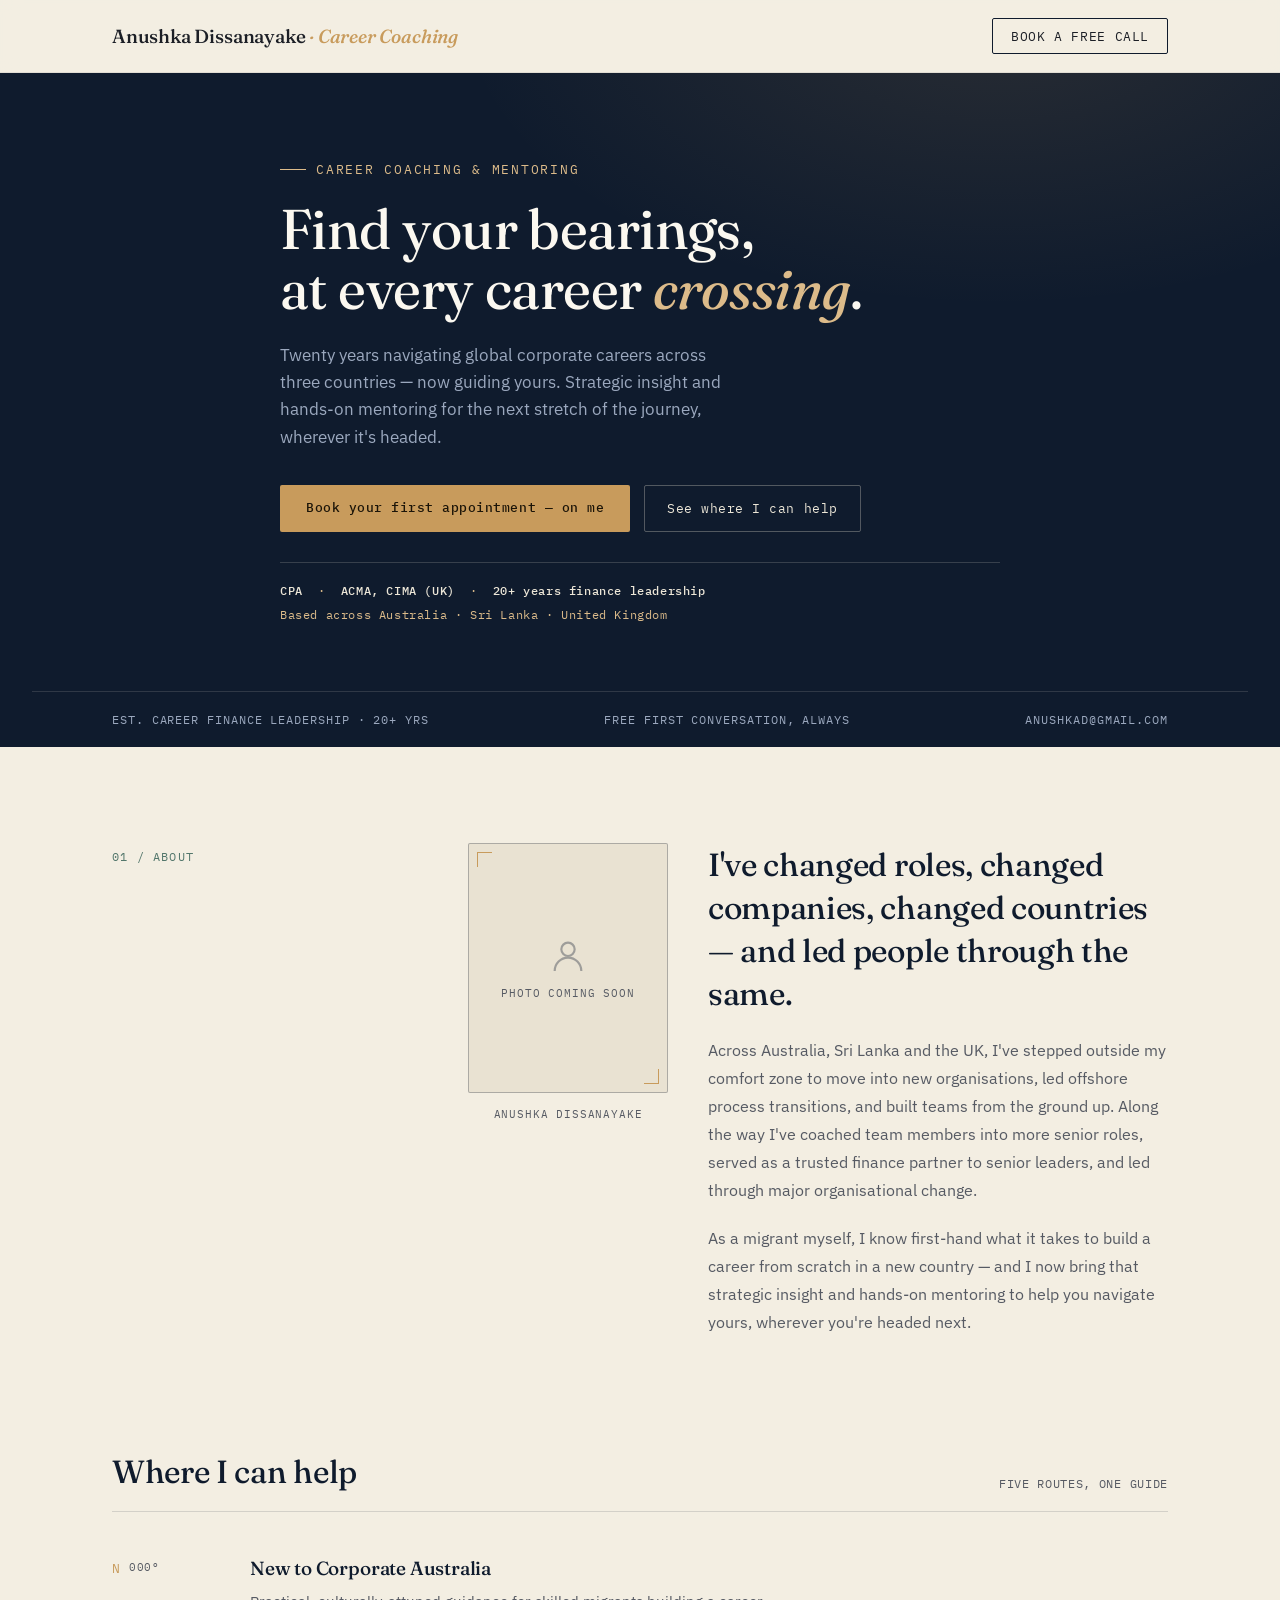
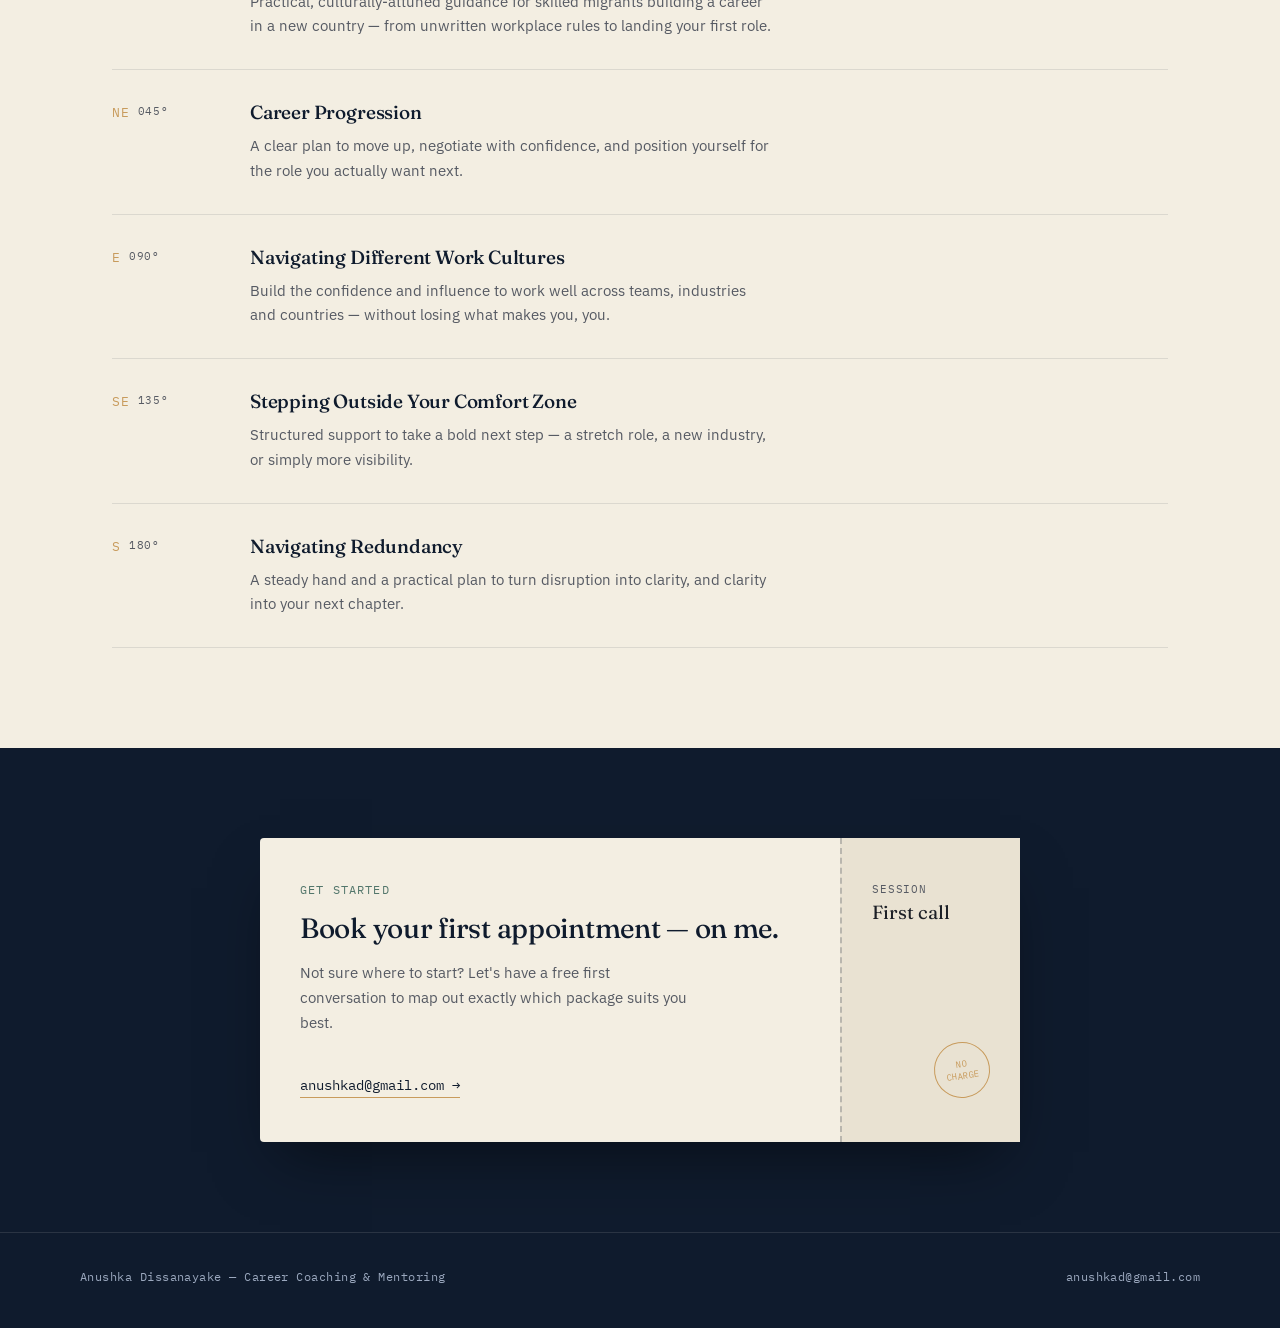
==== commit b546b68d: "Rename Index.html to index.html" ====
--- a/index.html
+++ b/index.html
@@ -1,573 +1,616 @@
-<!DOCTYPE html>
-<html lang="en">
-<head>
-    <meta charset="UTF-8">
-    <meta name="viewport" content="width=device-width, initial-scale=1.0">
-    <title>Apex Financial Advisory | Expert Wealth & Investment Guidance</title>
-    <style>
-        :root {
-            --primary: #0f172a;
-            --accent: #2563eb;
-            --accent-hover: #1d4ed8;
-            --bg-light: #f8fafc;
-            --text-dark: #334155;
-            --text-muted: #64748b;
-            --white: #ffffff;
-            --border: #e2e8f0;
-        }
-
-        * {
-            box-sizing: border-box;
-            margin: 0;
-            padding: 0;
-            font-family: 'Segoe UI', -apple-system, BlinkMacSystemFont, Roboto, sans-serif;
-        }
-
-        body {
-            color: var(--text-dark);
-            background-color: var(--bg-light);
-            line-height: 1.6;
-        }
-
-        /* Navigation */
-        nav {
-            background-color: var(--white);
-            border-bottom: 1px solid var(--border);
-            position: sticky;
-            top: 0;
-            z-index: 1000;
-        }
-
-        .nav-container {
-            max-width: 1200px;
-            margin: 0 auto;
-            display: flex;
-            justify-content: space-between;
-            align-items: center;
-            padding: 1.25rem 2rem;
-        }
-
-        .logo {
-            font-size: 1.5rem;
-            font-weight: 700;
-            color: var(--primary);
-            text-decoration: none;
-            display: flex;
-            align-items: center;
-            gap: 0.5rem;
-        }
-
-        .nav-links {
-            display: flex;
-            gap: 2rem;
-            list-style: none;
-        }
-
-        .nav-links a {
-            text-decoration: none;
-            color: var(--text-dark);
-            font-weight: 500;
-            transition: color 0.2s;
-        }
-
-        .nav-links a:hover {
-            color: var(--accent);
-        }
-
-        .btn-nav {
-            background-color: var(--accent);
-            color: var(--white) !important;
-            padding: 0.5rem 1.25rem;
-            border-radius: 6px;
-            transition: background-color 0.2s !important;
-        }
-
-        .btn-nav:hover {
-            background-color: var(--accent-hover) !important;
-        }
-
-        /* Hero Section */
-        .hero {
-            background: linear-gradient(135deg, var(--primary) 0%, #1e293b 100%);
-            color: var(--white);
-            padding: 6rem 2rem;
-            text-align: center;
-        }
-
-        .hero-content {
-            max-width: 800px;
-            margin: 0 auto;
-        }
-
-        .hero h1 {
-            font-size: 3rem;
-            margin-bottom: 1.25rem;
-            line-height: 1.2;
-        }
-
-        .hero p {
-            font-size: 1.25rem;
-            color: #94a3b8;
-            margin-bottom: 2rem;
-        }
-
-        .btn-cta {
-            display: inline-block;
-            background-color: var(--accent);
-            color: var(--white);
-            padding: 0.85rem 2rem;
-            font-size: 1rem;
-            font-weight: 600;
-            text-decoration: none;
-            border-radius: 6px;
-            border: none;
-            cursor: pointer;
-            transition: background-color 0.2s;
-        }
-
-        .btn-cta:hover {
-            background-color: var(--accent-hover);
-        }
-
-        /* Stats Bar */
-        .stats {
-            background-color: var(--white);
-            padding: 2.5rem 2rem;
-            border-bottom: 1px solid var(--border);
-        }
-
-        .stats-grid {
-            max-width: 1200px;
-            margin: 0 auto;
-            display: grid;
-            grid-template-columns: repeat(auto-fit, minmax(200px, 1fr));
-            gap: 2rem;
-            text-align: center;
-        }
-
-        .stat-number {
-            font-size: 2.25rem;
-            font-weight: 700;
-            color: var(--accent);
-        }
-
-        .stat-label {
-            font-size: 0.9rem;
-            color: var(--text-muted);
-            text-transform: uppercase;
-            letter-spacing: 0.05em;
-        }
-
-        /* Section Layouts */
-        .section {
-            padding: 5rem 2rem;
-            max-width: 1200px;
-            margin: 0 auto;
-        }
-
-        .section-title {
-            text-align: center;
-            margin-bottom: 3rem;
-        }
-
-        .section-title h2 {
-            font-size: 2.25rem;
-            color: var(--primary);
-            margin-bottom: 0.5rem;
-        }
-
-        .section-title p {
-            color: var(--text-muted);
-            font-size: 1.1rem;
-        }
-
-        /* Services Grid */
-        .services-grid {
-            display: grid;
-            grid-template-columns: repeat(auto-fit, minmax(300px, 1fr));
-            gap: 2rem;
-        }
-
-        .service-card {
-            background-color: var(--white);
-            padding: 2.5rem;
-            border-radius: 8px;
-            border: 1px solid var(--border);
-            box-shadow: 0 4px 6px -1px rgba(0, 0, 0, 0.05);
-            transition: transform 0.2s, box-shadow 0.2s;
-        }
-
-        .service-card:hover {
-            transform: translateY(-4px);
-            box-shadow: 0 10px 15px -3px rgba(0, 0, 0, 0.1);
-        }
-
-        .service-icon {
-            font-size: 2rem;
-            margin-bottom: 1rem;
-            display: inline-block;
-            background-color: #eff6ff;
-            padding: 0.75rem;
-            border-radius: 8px;
-        }
-
-        .service-card h3 {
-            font-size: 1.25rem;
-            margin-bottom: 0.75rem;
-            color: var(--primary);
-        }
-
-        .service-card p {
-            color: var(--text-muted);
-            font-size: 0.95rem;
-        }
-
-        /* Calculator Section */
-        .calc-wrapper {
-            background-color: var(--white);
-            border: 1px solid var(--border);
-            border-radius: 12px;
-            padding: 2.5rem;
-            display: grid;
-            grid-template-columns: 1fr 1fr;
-            gap: 3rem;
-            align-items: center;
-        }
-
-        .calc-form {
-            display: flex;
-            flex-direction: column;
-            gap: 1.25rem;
-        }
-
-        .form-group {
-            display: flex;
-            flex-direction: column;
-            gap: 0.5rem;
-        }
-
-        .form-group label {
-            font-weight: 600;
-            font-size: 0.9rem;
-            color: var(--primary);
-        }
-
-        .form-group input, .form-group select {
-            padding: 0.75rem;
-            border: 1px solid var(--border);
-            border-radius: 6px;
-            font-size: 1rem;
-        }
-
-        .calc-result {
-            background-color: var(--bg-light);
-            padding: 2.5rem;
-            border-radius: 8px;
-            text-align: center;
-            border: 1px solid var(--border);
-        }
-
-        .calc-result h4 {
-            color: var(--text-muted);
-            text-transform: uppercase;
-            font-size: 0.85rem;
-            letter-spacing: 0.05em;
-            margin-bottom: 0.5rem;
-        }
-
-        .calc-result-value {
-            font-size: 2.75rem;
-            font-weight: 700;
-            color: var(--accent);
-        }
-
-        /* Contact Section */
-        .contact-container {
-            display: grid;
-            grid-template-columns: 1fr 1fr;
-            gap: 4rem;
-        }
-
-        .contact-info h3 {
-            font-size: 1.75rem;
-            margin-bottom: 1rem;
-            color: var(--primary);
-        }
-
-        .contact-info p {
-            color: var(--text-muted);
-            margin-bottom: 2rem;
-        }
-
-        .contact-details {
-            display: flex;
-            flex-direction: column;
-            gap: 1rem;
-        }
-
-        .contact-item {
-            display: flex;
-            align-items: center;
-            gap: 1rem;
-            font-weight: 500;
-        }
-
-        .contact-form {
-            background-color: var(--white);
-            padding: 2rem;
-            border-radius: 8px;
-            border: 1px solid var(--border);
-            display: flex;
-            flex-direction: column;
-            gap: 1.25rem;
-        }
-
-        .contact-form textarea {
-            padding: 0.75rem;
-            border: 1px solid var(--border);
-            border-radius: 6px;
-            font-size: 1rem;
-            resize: vertical;
-            min-height: 120px;
-        }
-
-        /* Footer */
-        footer {
-            background-color: var(--primary);
-            color: #94a3b8;
-            padding: 3rem 2rem 1.5rem;
-            text-align: center;
-            border-top: 1px solid #1e293b;
-        }
-
-        .footer-content {
-            max-width: 1200px;
-            margin: 0 auto;
-            margin-bottom: 2rem;
-        }
-
-        .footer-legal {
-            font-size: 0.8rem;
-            color: #64748b;
-            max-width: 800px;
-            margin: 0 auto;
-            line-height: 1.4;
-        }
-
-        /* Mobile Responsiveness */
-        @media (max-width: 768px) {
-            .nav-links {
-                display: none;
-            }
-
-            .hero h1 {
-                font-size: 2.25rem;
-            }
-
-            .calc-wrapper, .contact-container {
-                grid-template-columns: 1fr;
-            }
-        }
-    </style>
-</head>
-<body>
-
-    <!-- Navigation -->
-    <nav>
-        <div class="nav-container">
-            <a href="#" class="logo">
-                <span>📈</span> Apex Finance
-            </a>
-            <ul class="nav-links">
-                <li><a href="#services">Services</a></li>
-                <li><a href="#calculator">Calculator</a></li>
-                <li><a href="#about">About</a></li>
-                <li><a href="#contact" class="btn-nav">Book Consultation</a></li>
-            </ul>
-        </div>
-    </nav>
-
-    <!-- Hero Section -->
-    <header class="hero">
-        <div class="hero-content">
-            <h1>Strategic Financial Advice for Your Growth</h1>
-            <p>Empowering businesses and individuals to optimize wealth, manage risk, and achieve long-term financial security.</p>
-            <a href="#contact" class="btn-cta">Schedule a Free Call</a>
-        </div>
-    </header>
-
-    <!-- Key Statistics -->
-    <section class="stats">
-        <div class="stats-grid">
-            <div>
-                <div class="stat-number">$150M+</div>
-                <div class="stat-label">Assets Managed</div>
-            </div>
-            <div>
-                <div class="stat-number">15+</div>
-                <div class="stat-label">Years Experience</div>
-            </div>
-            <div>
-                <div class="stat-number">98%</div>
-                <div class="stat-label">Client Retention</div>
-            </div>
-            <div>
-                <div class="stat-number">500+</div>
-                <div class="stat-label">Clients Advised</div>
-            </div>
-        </div>
-    </section>
-
-    <!-- Services Section -->
-    <section id="services" class="section">
-        <div class="section-title">
-            <h2>Our Advisory Services</h2>
-            <p>Tailored financial solutions designed to meet your specific goals.</p>
-        </div>
-        <div class="services-grid">
-            <div class="service-card">
-                <div class="service-icon">💼</div>
-                <h3>Corporate Financial Strategy</h3>
-                <p>Structure your business finances for growth, manage cash flow efficiently, and optimize capital structures.</p>
-            </div>
-            <div class="service-card">
-                <div class="service-icon">📊</div>
-                <h3>Wealth Management</h3>
-                <p>Comprehensive portfolio management and asset allocation strategies structured around your risk profile.</p>
-            </div>
-            <div class="service-card">
-                <div class="service-icon">🛡️</div>
-                <h3>Risk & Asset Protection</h3>
-                <p>Mitigate financial exposures through strategic risk management, insurance planning, and asset structuring.</p>
-            </div>
-            <div class="service-card">
-                <div class="service-icon">🏦</div>
-                <h3>Tax Planning & Optimization</h3>
-                <p>Proactive tax strategies designed to maximize tax efficiency and ensure full regulatory compliance.</p>
-            </div>
-            <div class="service-card">
-                <div class="service-icon">🎯</div>
-                <h3>Retirement & Succession</h3>
-                <p>Structured wealth transition strategies for business owners and individuals preparing for retirement.</p>
-            </div>
-            <div class="service-card">
-                <div class="service-icon">🤝</div>
-                <h3>M&A Advisory</h3>
-                <p>Expert guidance through buyouts, mergers, acquisitions, and business valuations.</p>
-            </div>
-        </div>
-    </section>
-
-    <!-- Interactive Calculator -->
-    <section id="calculator" class="section">
-        <div class="section-title">
-            <h2>Investment Growth Calculator</h2>
-            <p>Estimate potential portfolio growth over time with compound interest.</p>
-        </div>
-        <div class="calc-wrapper">
-            <form class="calc-form" id="growthCalc">
-                <div class="form-group">
-                    <label for="initial">Initial Investment ($)</label>
-                    <input type="number" id="initial" value="10000" min="0" step="500">
-                </div>
-                <div class="form-group">
-                    <label for="monthly">Monthly Contribution ($)</label>
-                    <input type="number" id="monthly" value="500" min="0" step="50">
-                </div>
-                <div class="form-group">
-                    <label for="rate">Expected Annual Return (%)</label>
-                    <input type="number" id="rate" value="7" min="0" max="20" step="0.5">
-                </div>
-                <div class="form-group">
-                    <label for="years">Time Horizon (Years)</label>
-                    <input type="number" id="years" value="10" min="1" max="50">
-                </div>
-            </form>
-            <div class="calc-result">
-                <h4>Estimated Future Value</h4>
-                <div class="calc-result-value" id="totalResult">$110,323</div>
-            </div>
-        </div>
-    </section>
-
-    <!-- Contact Form Section -->
-    <section id="contact" class="section">
-        <div class="contact-container">
-            <div class="contact-info">
-                <h3>Ready to Take Control of Your Finances?</h3>
-                <p>Book a confidential introductory consultation to discuss your financial goals and how we can assist you.</p>
-                <div class="contact-details">
-                    <div class="contact-item">
-                        <span>📞</span> +1 (555) 019-2834
-                    </div>
-                    <div class="contact-item">
-                        <span>✉️</span> contact@apexfinance.com
-                    </div>
-                    <div class="contact-item">
-                        <span>📍</span> Financial District, Suite 1200, New York, NY
-                    </div>
-                </div>
-            </div>
-            <form class="contact-form" onsubmit="event.preventDefault(); alert('Thank you! We will get back to you shortly.');">
-                <div class="form-group">
-                    <label for="name">Full Name</label>
-                    <input type="text" id="name" required placeholder="John Doe">
-                </div>
-                <div class="form-group">
-                    <label for="email">Email Address</label>
-                    <input type="email" id="email" required placeholder="john@example.com">
-                </div>
-                <div class="form-group">
-                    <label for="service">Service Needed</label>
-                    <select id="service">
-                        <option>Corporate Advisory</option>
-                        <option>Wealth Management</option>
-                        <option>Tax Planning</option>
-                        <option>Other</option>
-                    </select>
-                </div>
-                <div class="form-group">
-                    <label for="message">Brief Note</label>
-                    <textarea id="message" placeholder="How can we help you?"></textarea>
-                </div>
-                <button type="submit" class="btn-cta">Request Consultation</button>
-            </form>
-        </div>
-    </section>
-
-    <!-- Footer -->
-    <footer>
-        <div class="footer-content">
-            <p>&copy; 2026 Apex Financial Advisory Services LLC. All rights reserved.</p>
-        </div>
-        <div class="footer-legal">
-            Disclaimer: The financial calculators and content provided on this website are for educational and informational purposes only and do not constitute formal financial advice. Past performance is no guarantee of future results.
-        </div>
-    </footer>
-
-    <!-- Interactive Script -->
-    <script>
-        function calculateGrowth() {
-            const initial = parseFloat(document.getElementById('initial').value) || 0;
-            const monthly = parseFloat(document.getElementById('monthly').value) || 0;
-            const rate = (parseFloat(document.getElementById('rate').value) || 0) / 100 / 12;
-            const years = parseFloat(document.getElementById('years').value) || 0;
-            const months = years * 12;
-
-            let total = initial;
-
-            for (let i = 0; i < months; i++) {
-                total = total * (1 + rate) + monthly;
-            }
-
-            document.getElementById('totalResult').innerText = '$' + Math.round(total).toLocaleString();
-        }
-
-        document.querySelectorAll('#growthCalc input').forEach(input => {
-            input.addEventListener('input', calculateGrowth);
-        });
-
-        calculateGrowth();
-    </script>
-</body>
-</html>
+<!DOCTYPE html>
+<html lang="en">
+<head>
+<meta charset="UTF-8">
+<meta name="viewport" content="width=device-width, initial-scale=1.0">
+<title>Anushka Dissanayake — Career Coaching &amp; Mentoring</title>
+<link rel="preconnect" href="https://fonts.googleapis.com">
+<link rel="preconnect" href="https://fonts.gstatic.com" crossorigin>
+<link href="https://fonts.googleapis.com/css2?family=Fraunces:ital,opsz,wght@0,9..144,300;0,9..144,450;0,9..144,600;1,9..144,450&family=IBM+Plex+Sans:wght@400;500;600&family=IBM+Plex+Mono:wght@400;500&display=swap" rel="stylesheet">
+<style>
+  :root{
+    --ink:#0F1B2D;
+    --ink-soft:#1B2C45;
+    --paper:#F3EEE2;
+    --paper-dim:#E9E2D2;
+    --brass:#C89B5C;
+    --brass-soft:#dcbb8a;
+    --teal:#52766B;
+    --text-on-paper:#1C1F26;
+    --text-on-paper-dim:#565A63;
+    --text-on-ink:#EDE7D8;
+    --text-on-ink-dim:#9BA8BE;
+  }
+  *{box-sizing:border-box;}
+  html{scroll-behavior:smooth;}
+  body{
+    margin:0;
+    background:var(--paper);
+    color:var(--text-on-paper);
+    font-family:'IBM Plex Sans', sans-serif;
+    -webkit-font-smoothing:antialiased;
+  }
+  h1,h2,h3{
+    font-family:'Fraunces', serif;
+    font-weight:450;
+    margin:0;
+    letter-spacing:-0.01em;
+  }
+  .mono{
+    font-family:'IBM Plex Mono', monospace;
+    letter-spacing:0.06em;
+  }
+  a{color:inherit;}
+  .wrap{
+    max-width:1120px;
+    margin:0 auto;
+    padding:0 32px;
+  }
+
+  /* ---------- HEADER ---------- */
+  header{
+    position:sticky; top:0; z-index:40;
+    background:rgba(243,238,226,0.86);
+    backdrop-filter:blur(10px);
+    border-bottom:1px solid rgba(15,27,45,0.08);
+  }
+  .header-inner{
+    display:flex; align-items:center; justify-content:space-between;
+    padding:18px 32px;
+    max-width:1120px; margin:0 auto;
+  }
+  .brand{
+    font-family:'Fraunces', serif;
+    font-size:19px;
+    font-weight:500;
+    letter-spacing:-0.01em;
+  }
+  .brand span{color:var(--brass); font-style:italic;}
+  .header-cta{
+    font-family:'IBM Plex Mono', monospace;
+    font-size:12.5px;
+    letter-spacing:0.05em;
+    text-transform:uppercase;
+    text-decoration:none;
+    border:1px solid var(--ink);
+    padding:9px 18px;
+    border-radius:2px;
+    transition:background .2s ease, color .2s ease;
+    white-space:nowrap;
+  }
+  .header-cta:hover{background:var(--ink); color:var(--paper);}
+
+  /* ---------- HERO ---------- */
+  .hero{
+    background:
+      radial-gradient(ellipse 900px 500px at 78% -10%, rgba(200,155,92,0.14), transparent 60%),
+      var(--ink);
+    color:var(--text-on-ink);
+    padding:88px 32px 0;
+    position:relative;
+    overflow:hidden;
+  }
+  .hero-inner{
+    max-width:720px; margin:0 auto;
+    display:block;
+  }
+  .eyebrow{
+    font-family:'IBM Plex Mono', monospace;
+    font-size:12.5px;
+    color:var(--brass-soft);
+    letter-spacing:0.14em;
+    text-transform:uppercase;
+    display:flex; align-items:center; gap:10px;
+    margin-bottom:22px;
+  }
+  .eyebrow::before{
+    content:"";
+    width:26px; height:1px;
+    background:var(--brass-soft);
+  }
+  .hero h1{
+    font-size:clamp(34px, 4.6vw, 56px);
+    line-height:1.08;
+    font-weight:450;
+    color:#FBF8F0;
+  }
+  .hero h1 em{
+    font-style:italic;
+    color:var(--brass-soft);
+  }
+  .hero-sub{
+    margin-top:22px;
+    font-size:16.5px;
+    line-height:1.65;
+    color:var(--text-on-ink-dim);
+    max-width:46ch;
+  }
+  .credentials{
+    margin-top:30px;
+    font-family:'IBM Plex Mono', monospace;
+    font-size:12px;
+    letter-spacing:0.05em;
+    color:var(--brass-soft);
+    border-top:1px solid rgba(237,231,216,0.18);
+    padding-top:16px;
+    line-height:2;
+  }
+  .credentials b{color:var(--text-on-ink); font-weight:500;}
+  .hero-actions{
+    margin-top:34px;
+    display:flex; gap:14px; flex-wrap:wrap;
+  }
+  .btn-primary{
+    font-family:'IBM Plex Mono', monospace;
+    font-size:13px;
+    letter-spacing:0.04em;
+    text-decoration:none;
+    background:var(--brass);
+    color:#1B1408;
+    padding:14px 26px;
+    border-radius:2px;
+    font-weight:500;
+    transition:transform .2s ease, background .2s ease;
+    display:inline-block;
+  }
+  .btn-primary:hover{background:var(--brass-soft); transform:translateY(-1px);}
+  .btn-ghost{
+    font-family:'IBM Plex Mono', monospace;
+    font-size:13px;
+    letter-spacing:0.04em;
+    text-decoration:none;
+    color:var(--text-on-ink);
+    padding:14px 22px;
+    border:1px solid rgba(237,231,216,0.3);
+    border-radius:2px;
+    transition:border-color .2s ease;
+  }
+  .btn-ghost:hover{border-color:var(--brass-soft);}
+
+  .hero-strip{
+    margin-top:64px;
+    border-top:1px solid rgba(237,231,216,0.14);
+    padding:20px 0;
+  }
+  .hero-strip .wrap{
+    display:flex; justify-content:space-between; flex-wrap:wrap; gap:10px;
+    font-family:'IBM Plex Mono', monospace;
+    font-size:11.5px;
+    letter-spacing:0.08em;
+    color:var(--text-on-ink-dim);
+    text-transform:uppercase;
+  }
+
+  /* ---------- SECTION: INTRO ---------- */
+  .intro{
+    padding:96px 32px 40px;
+  }
+  .intro-grid{
+    display:grid;
+    grid-template-columns:0.6fr 1.4fr;
+    gap:56px;
+  }
+  .portrait-frame{
+    position:relative;
+    width:100%;
+    aspect-ratio:4/5;
+    border:1px solid rgba(15,27,45,0.28);
+    border-radius:2px;
+    background:var(--paper-dim);
+    overflow:hidden;
+  }
+  .portrait-frame img{
+    width:100%; height:100%;
+    object-fit:cover;
+    display:block;
+  }
+  .portrait-frame .placeholder{
+    position:absolute; inset:0;
+    display:flex; flex-direction:column;
+    align-items:center; justify-content:center;
+    gap:10px;
+    color:var(--text-on-paper-dim);
+  }
+  .portrait-frame .placeholder svg{width:40px; height:40px; opacity:0.5;}
+  .portrait-frame .placeholder span{
+    font-family:'IBM Plex Mono', monospace;
+    font-size:10.5px;
+    letter-spacing:0.08em;
+    text-transform:uppercase;
+  }
+  .portrait-frame::before,
+  .portrait-frame::after{
+    content:"";
+    position:absolute;
+    width:14px; height:14px;
+    border-color:var(--brass);
+    border-style:solid;
+    z-index:2;
+  }
+  .portrait-frame::before{
+    top:8px; left:8px;
+    border-width:1.5px 0 0 1.5px;
+  }
+  .portrait-frame::after{
+    bottom:8px; right:8px;
+    border-width:0 1.5px 1.5px 0;
+  }
+  .portrait-caption{
+    margin-top:14px;
+    font-family:'IBM Plex Mono', monospace;
+    font-size:10.5px;
+    letter-spacing:0.08em;
+    text-transform:uppercase;
+    color:var(--text-on-paper-dim);
+    text-align:center;
+  }
+  .intro-label{
+    font-family:'IBM Plex Mono', monospace;
+    font-size:12px;
+    letter-spacing:0.1em;
+    text-transform:uppercase;
+    color:var(--teal);
+    padding-top:6px;
+  }
+  .intro h2{
+    font-size:clamp(24px, 2.6vw, 32px);
+    line-height:1.35;
+    font-weight:450;
+    color:var(--ink);
+  }
+  .intro p{
+    margin-top:20px;
+    font-size:16px;
+    line-height:1.75;
+    color:var(--text-on-paper-dim);
+    max-width:62ch;
+  }
+
+  /* ---------- SECTION: ROUTES / WHERE I CAN HELP ---------- */
+  .routes{
+    padding:60px 32px 100px;
+  }
+  .routes-head{
+    display:flex; justify-content:space-between; align-items:flex-end;
+    flex-wrap:wrap; gap:16px;
+    margin-bottom:44px;
+    border-bottom:1px solid rgba(15,27,45,0.14);
+    padding-bottom:20px;
+  }
+  .routes-head h2{
+    font-size:clamp(24px,2.6vw,32px);
+    color:var(--ink);
+    font-weight:450;
+  }
+  .routes-head .mono{
+    font-size:11.5px;
+    color:var(--text-on-paper-dim);
+    text-transform:uppercase;
+  }
+  .route-list{
+    display:flex;
+    flex-direction:column;
+  }
+  .route-item{
+    display:grid;
+    grid-template-columns:110px 1fr;
+    gap:28px;
+    padding:30px 0;
+    border-bottom:1px solid rgba(15,27,45,0.1);
+    transition:padding-left .25s ease;
+  }
+  .route-item:hover{padding-left:10px;}
+  .route-item:first-child{padding-top:0;}
+  .bearing{
+    font-family:'IBM Plex Mono', monospace;
+    font-size:13px;
+    letter-spacing:0.06em;
+    color:var(--brass);
+    display:flex;
+    align-items:flex-start;
+    gap:8px;
+    padding-top:4px;
+  }
+  .bearing .deg{
+    color:var(--text-on-paper-dim);
+    font-size:11px;
+  }
+  .route-item h3{
+    font-size:19px;
+    font-weight:500;
+    color:var(--ink);
+  }
+  .route-item p{
+    margin:10px 0 0;
+    font-size:15px;
+    line-height:1.65;
+    color:var(--text-on-paper-dim);
+    max-width:58ch;
+  }
+
+  /* ---------- CTA / TICKET ---------- */
+  .cta{
+    background:var(--ink);
+    color:var(--text-on-ink);
+    padding:90px 32px;
+    position:relative;
+    overflow:hidden;
+  }
+  .ticket{
+    max-width:760px;
+    margin:0 auto;
+    background:var(--paper);
+    color:var(--text-on-paper);
+    border-radius:4px;
+    position:relative;
+    display:grid;
+    grid-template-columns:1fr auto;
+    box-shadow:0 30px 60px -20px rgba(0,0,0,0.5);
+  }
+  .ticket-main{
+    padding:44px 40px;
+  }
+  .ticket-stub{
+    padding:44px 30px;
+    border-left:2px dashed rgba(15,27,45,0.22);
+    display:flex; flex-direction:column; justify-content:space-between;
+    min-width:180px;
+    background:var(--paper-dim);
+  }
+  .ticket-stub .mono{font-size:10.5px; color:var(--text-on-paper-dim); text-transform:uppercase; letter-spacing:0.08em;}
+  .ticket-eyebrow{
+    font-family:'IBM Plex Mono', monospace;
+    font-size:11.5px;
+    letter-spacing:0.1em;
+    text-transform:uppercase;
+    color:var(--teal);
+    margin-bottom:14px;
+  }
+  .ticket h2{
+    font-size:clamp(22px,3vw,28px);
+    color:var(--ink);
+    font-weight:450;
+  }
+  .ticket p{
+    margin-top:16px;
+    font-size:15px;
+    line-height:1.65;
+    color:var(--text-on-paper-dim);
+    max-width:44ch;
+  }
+  .ticket-email{
+    margin-top:26px;
+    display:inline-flex;
+    align-items:center;
+    gap:10px;
+    font-family:'IBM Plex Mono', monospace;
+    font-size:14px;
+    text-decoration:none;
+    color:var(--ink);
+    border-bottom:1px solid var(--brass);
+    padding-bottom:3px;
+    transition:color .2s ease, border-color .2s ease;
+  }
+  .ticket-email:hover{color:var(--teal); border-color:var(--teal);}
+  .stamp{
+    width:56px; height:56px;
+    border:1.5px solid var(--brass);
+    border-radius:50%;
+    display:flex; align-items:center; justify-content:center;
+    font-family:'IBM Plex Mono', monospace;
+    font-size:9px;
+    letter-spacing:0.05em;
+    text-align:center;
+    color:var(--brass);
+    line-height:1.3;
+    transform:rotate(-8deg);
+    align-self:flex-end;
+  }
+
+  /* ---------- FOOTER ---------- */
+  footer{
+    padding:36px 32px 44px;
+    background:var(--ink);
+    border-top:1px solid rgba(237,231,216,0.12);
+  }
+  .footer-inner{
+    max-width:1120px; margin:0 auto;
+    display:flex; justify-content:space-between; align-items:center;
+    flex-wrap:wrap; gap:12px;
+    font-family:'IBM Plex Mono', monospace;
+    font-size:11.5px;
+    color:var(--text-on-ink-dim);
+    letter-spacing:0.04em;
+  }
+  footer a{text-decoration:none;}
+  footer a:hover{color:var(--brass-soft);}
+
+  /* ---------- reveal on scroll ---------- */
+  .reveal{
+    opacity:0;
+    transform:translateY(18px);
+    transition:opacity .7s ease, transform .7s ease;
+  }
+  .reveal.in{opacity:1; transform:translateY(0);}
+
+  @media (prefers-reduced-motion: reduce){
+    .reveal{opacity:1; transform:none; transition:none;}
+    html{scroll-behavior:auto;}
+  }
+
+  /* ---------- responsive ---------- */
+  @media (max-width:860px){
+    .intro-grid{grid-template-columns:1fr; gap:18px;}
+    .route-item{grid-template-columns:70px 1fr; gap:16px;}
+    .ticket{grid-template-columns:1fr;}
+    .ticket-stub{border-left:none; border-top:2px dashed rgba(15,27,45,0.22); flex-direction:row; align-items:center;}
+    .stamp{align-self:center;}
+    .header-cta{display:none;}
+  }
+  @media (max-width:520px){
+    .wrap, .hero-inner, .intro, .routes, .cta{padding-left:20px; padding-right:20px;}
+    .header-inner{padding:16px 20px;}
+    .ticket-main{padding:34px 26px;}
+    .ticket-stub{padding:26px;}
+  }
+
+  a:focus-visible, button:focus-visible{
+    outline:2px solid var(--brass);
+    outline-offset:3px;
+  }
+</style>
+</head>
+<body>
+
+<header>
+  <div class="header-inner">
+    <div class="brand">Anushka Dissanayake <span>· Career Coaching</span></div>
+    <a class="header-cta" href="#get-started">Book a free call</a>
+  </div>
+</header>
+
+<section class="hero">
+  <div class="hero-inner">
+    <div>
+      <div class="eyebrow">Career Coaching &amp; Mentoring</div>
+      <h1>Find your bearings,<br>at every career <em>crossing</em>.</h1>
+      <p class="hero-sub">Twenty years navigating global corporate careers across three countries — now guiding yours. Strategic insight and hands-on mentoring for the next stretch of the journey, wherever it's headed.</p>
+      <div class="hero-actions">
+        <a class="btn-primary" href="#get-started">Book your first appointment — on me</a>
+        <a class="btn-ghost" href="#routes">See where I can help</a>
+      </div>
+      <div class="credentials">
+        <b>CPA</b> &nbsp;·&nbsp; <b>ACMA, CIMA (UK)</b> &nbsp;·&nbsp; <b>20+ years finance leadership</b><br>
+        Based across Australia · Sri Lanka · United Kingdom
+      </div>
+    </div>
+
+  </div>
+
+  <div class="hero-strip">
+    <div class="wrap">
+      <span>Est. career finance leadership · 20+ yrs</span>
+      <span>Free first conversation, always</span>
+      <span>anushkad@gmail.com</span>
+    </div>
+  </div>
+</section>
+
+<section class="intro">
+  <div class="wrap intro-grid">
+    <div class="intro-label reveal">01 / About</div>
+    <div class="reveal" style="display:grid; grid-template-columns:200px 1fr; gap:40px; align-items:start;">
+      <div>
+        <!--
+          PHOTO SLOT: replace the placeholder div below with, e.g.:
+          <img src="your-photo.jpg" alt="Anushka Dissanayake">
+          Best fit: a portrait crop, roughly 4:5 (taller than wide).
+        -->
+        <div class="portrait-frame">
+          <div class="placeholder">
+            <svg viewBox="0 0 24 24" fill="none" stroke="currentColor" stroke-width="1.3"><circle cx="12" cy="8" r="4"/><path d="M4 21c0-4.4 3.6-8 8-8s8 3.6 8 8"/></svg>
+            <span>Photo coming soon</span>
+          </div>
+        </div>
+        <div class="portrait-caption">Anushka Dissanayake</div>
+      </div>
+      <div>
+        <h2>I've changed roles, changed companies, changed countries — and led people through the same.</h2>
+        <p>Across Australia, Sri Lanka and the UK, I've stepped outside my comfort zone to move into new organisations, led offshore process transitions, and built teams from the ground up. Along the way I've coached team members into more senior roles, served as a trusted finance partner to senior leaders, and led through major organisational change.</p>
+        <p>As a migrant myself, I know first-hand what it takes to build a career from scratch in a new country — and I now bring that strategic insight and hands-on mentoring to help you navigate yours, wherever you're headed next.</p>
+      </div>
+    </div>
+  </div>
+</section>
+
+<section class="routes" id="routes">
+  <div class="wrap">
+    <div class="routes-head reveal">
+      <h2>Where I can help</h2>
+      <span class="mono">Five routes, one guide</span>
+    </div>
+
+    <div class="route-list">
+      <div class="route-item reveal">
+        <div class="bearing">N <span class="deg">000°</span></div>
+        <div>
+          <h3>New to Corporate Australia</h3>
+          <p>Practical, culturally-attuned guidance for skilled migrants building a career in a new country — from unwritten workplace rules to landing your first role.</p>
+        </div>
+      </div>
+
+      <div class="route-item reveal">
+        <div class="bearing">NE <span class="deg">045°</span></div>
+        <div>
+          <h3>Career Progression</h3>
+          <p>A clear plan to move up, negotiate with confidence, and position yourself for the role you actually want next.</p>
+        </div>
+      </div>
+
+      <div class="route-item reveal">
+        <div class="bearing">E <span class="deg">090°</span></div>
+        <div>
+          <h3>Navigating Different Work Cultures</h3>
+          <p>Build the confidence and influence to work well across teams, industries and countries — without losing what makes you, you.</p>
+        </div>
+      </div>
+
+      <div class="route-item reveal">
+        <div class="bearing">SE <span class="deg">135°</span></div>
+        <div>
+          <h3>Stepping Outside Your Comfort Zone</h3>
+          <p>Structured support to take a bold next step — a stretch role, a new industry, or simply more visibility.</p>
+        </div>
+      </div>
+
+      <div class="route-item reveal">
+        <div class="bearing">S <span class="deg">180°</span></div>
+        <div>
+          <h3>Navigating Redundancy</h3>
+          <p>A steady hand and a practical plan to turn disruption into clarity, and clarity into your next chapter.</p>
+        </div>
+      </div>
+    </div>
+  </div>
+</section>
+
+<section class="cta" id="get-started">
+  <div class="ticket reveal">
+    <div class="ticket-main">
+      <div class="ticket-eyebrow">Get Started</div>
+      <h2>Book your first appointment — on me.</h2>
+      <p>Not sure where to start? Let's have a free first conversation to map out exactly which package suits you best.</p>
+      <a class="ticket-email" href="mailto:anushkad@gmail.com">anushkad@gmail.com →</a>
+    </div>
+    <div class="ticket-stub">
+      <div>
+        <div class="mono">Session</div>
+        <div style="font-family:'Fraunces',serif; font-size:19px; margin-top:4px;">First call</div>
+      </div>
+      <div class="stamp">NO<br>CHARGE</div>
+    </div>
+  </div>
+</section>
+
+<footer>
+  <div class="footer-inner">
+    <span>Anushka Dissanayake — Career Coaching &amp; Mentoring</span>
+    <a href="mailto:anushkad@gmail.com">anushkad@gmail.com</a>
+  </div>
+</footer>
+
+<script>
+  const revealEls = document.querySelectorAll('.reveal');
+  const io = new IntersectionObserver((entries) => {
+    entries.forEach(entry => {
+      if(entry.isIntersecting){
+        entry.target.classList.add('in');
+        io.unobserve(entry.target);
+      }
+    });
+  }, {threshold:0.15});
+  revealEls.forEach(el => io.observe(el));
+</script>
+
+</body>
+</html>
